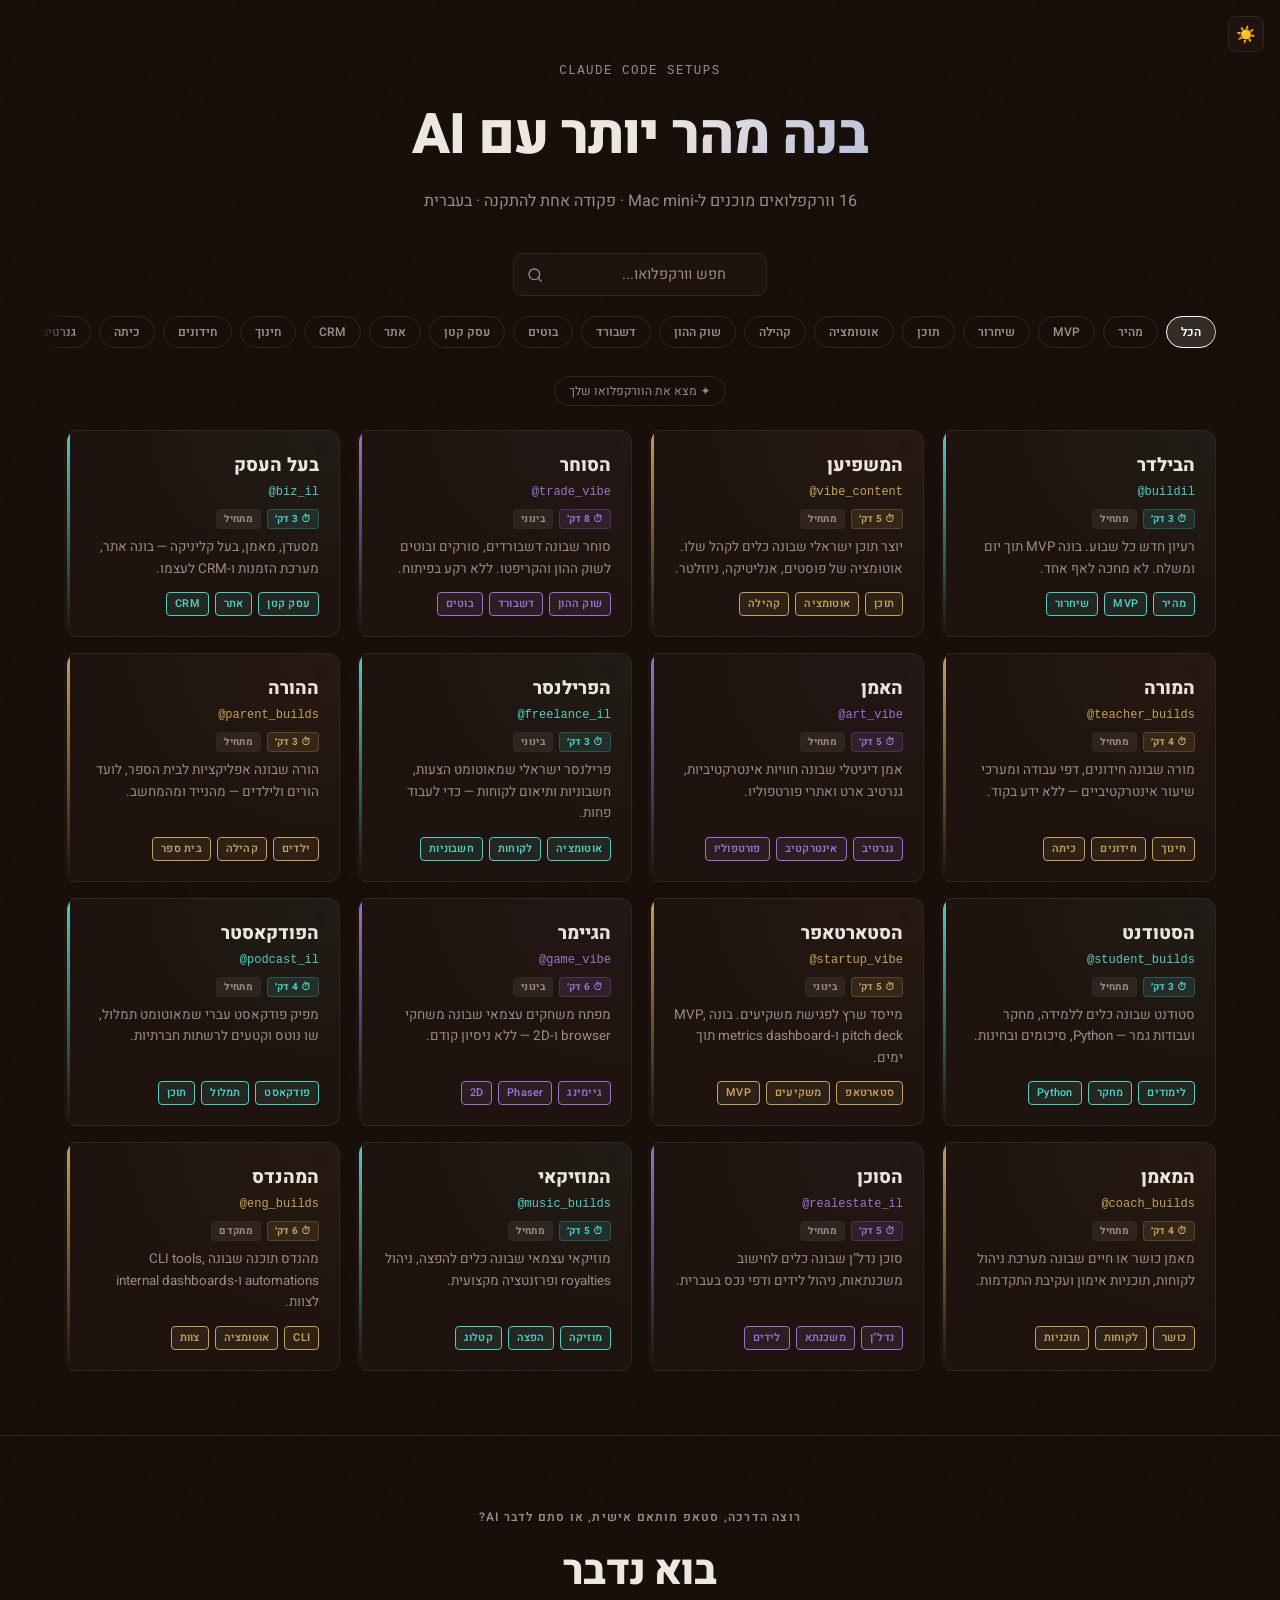
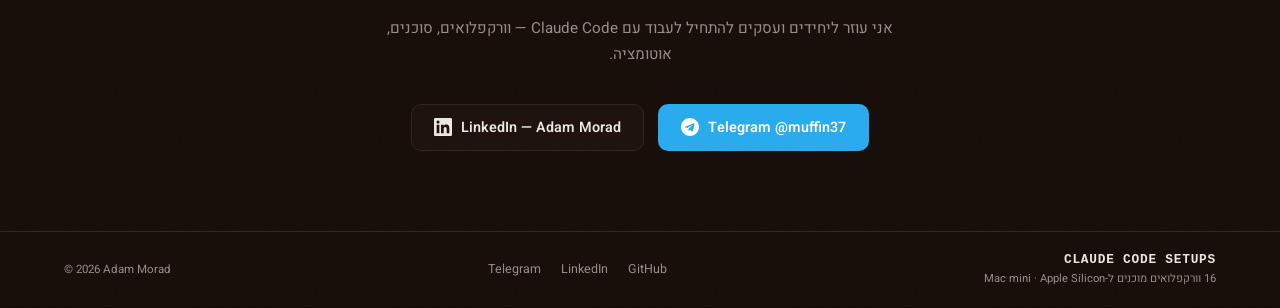
==== index.html @ da8f2d7a "remove recently viewed strip Co-Authored-By: Claude Sonnet 4.6 <noreply@anthropic.com>" ====
<!doctype html>
<html lang="he" dir="rtl">
  <head>
    <meta charset="UTF-8" />
    <meta name="viewport" content="width=device-width, initial-scale=1.0" />
    <title>Claude Code Setups — לבוני הוייב</title>
    <meta
      name="description"
      content="16 וורקפלואים מוכנים ל-Claude Code על Mac mini. פקודה אחת להתקנה."
    />

    <!-- Open Graph -->
    <meta property="og:type" content="website" />
    <meta property="og:title" content="Claude Code Setups — לבוני הוייב" />
    <meta
      property="og:description"
      content="16 וורקפלואים מוכנים ל-Claude Code על Mac mini. פקודה אחת להתקנה. בעברית."
    />
    <meta
      property="og:url"
      content="https://adamorad.github.io/claude-code-setups/"
    />
    <meta property="og:site_name" content="Claude Code Setups" />
    <meta property="og:locale" content="he_IL" />

    <!-- Twitter / X -->
    <meta name="twitter:card" content="summary_large_image" />
    <meta name="twitter:title" content="Claude Code Setups — לבוני הוייב" />
    <meta
      name="twitter:description"
      content="16 וורקפלואים מוכנים ל-Claude Code על Mac mini. פקודה אחת להתקנה."
    />

    <!-- PWA -->
    <link rel="manifest" href="manifest.json" />
    <meta name="theme-color" content="#140b06" />
    <meta name="apple-mobile-web-app-capable" content="yes" />
    <meta
      name="apple-mobile-web-app-status-bar-style"
      content="black-translucent"
    />

    <!-- JSON-LD -->
    <script type="application/ld+json">
      {
        "@context": "https://schema.org",
        "@type": "WebApplication",
        "name": "Claude Code Setups",
        "description": "16 וורקפלואים מוכנים ל-Claude Code על Mac mini",
        "url": "https://adamorad.github.io/claude-code-setups/",
        "applicationCategory": "DeveloperApplication",
        "operatingSystem": "macOS",
        "offers": { "@type": "Offer", "price": "0", "priceCurrency": "USD" },
        "author": {
          "@type": "Person",
          "name": "Adam Morad",
          "url": "https://www.linkedin.com/in/adam-morad/"
        }
      }
    </script>

    <link rel="preconnect" href="https://fonts.googleapis.com" />
    <link rel="preconnect" href="https://fonts.gstatic.com" crossorigin />
    <link
      href="https://fonts.googleapis.com/css2?family=Heebo:wght@400;600;700;800&display=swap"
      rel="stylesheet"
    />
    <link rel="stylesheet" href="css/style.css" />
  </head>
  <body>
    <a href="#grid" class="skip-link">דלג לתוכן</a>
    <header>
      <button
        class="theme-toggle"
        id="theme-toggle"
        aria-label="החלף מצב תצוגה"
      >
        <span class="theme-icon">☀️</span>
      </button>
      <div class="header-label">Claude Code Setups</div>
      <h1>בנה מהר יותר עם AI</h1>
      <p>
        16 וורקפלואים מוכנים ל-Mac mini &middot; פקודה אחת להתקנה &middot;
        בעברית
      </p>
    </header>

    <div id="search-bar">
      <div class="search-wrap">
        <svg
          class="search-icon"
          width="16"
          height="16"
          viewBox="0 0 24 24"
          fill="none"
          stroke="currentColor"
          stroke-width="2"
          stroke-linecap="round"
          stroke-linejoin="round"
          aria-hidden="true"
        >
          <circle cx="11" cy="11" r="8" />
          <line x1="21" y1="21" x2="16.65" y2="16.65" />
        </svg>
        <input
          id="search-input"
          type="search"
          placeholder="חפש וורקפלואו..."
          autocomplete="off"
        />
        <button id="search-clear" class="search-clear" aria-label="נקה חיפוש">
          ✕
        </button>
      </div>
    </div>

    <div id="filter-bar"></div>

    <div class="toolbar-row">
      <button id="quiz-btn">✦ מצא את הוורקפלואו שלך</button>
    </div>

    <div
      id="search-status"
      role="status"
      aria-live="polite"
      aria-atomic="true"
    ></div>

    <main>
      <div id="grid">
        <div class="skeleton" aria-hidden="true"></div>
        <div class="skeleton" aria-hidden="true"></div>
        <div class="skeleton" aria-hidden="true"></div>
        <div class="skeleton" aria-hidden="true"></div>
        <div class="skeleton" aria-hidden="true"></div>
        <div class="skeleton" aria-hidden="true"></div>
        <div class="skeleton" aria-hidden="true"></div>
        <div class="skeleton" aria-hidden="true"></div>
        <div class="skeleton" aria-hidden="true"></div>
        <div class="skeleton" aria-hidden="true"></div>
        <div class="skeleton" aria-hidden="true"></div>
        <div class="skeleton" aria-hidden="true"></div>
        <div class="skeleton" aria-hidden="true"></div>
        <div class="skeleton" aria-hidden="true"></div>
        <div class="skeleton" aria-hidden="true"></div>
        <div class="skeleton" aria-hidden="true"></div>
      </div>
    </main>

    <div id="modal" role="dialog" aria-modal="true">
      <div id="modal-content"></div>
    </div>

    <section class="contact-section">
      <div class="contact-inner">
        <p class="contact-label">
          רוצה הדרכה, סטאפ מותאם אישית, או סתם לדבר AI?
        </p>
        <h2 class="contact-heading">בוא נדבר</h2>
        <p class="contact-sub">
          אני עוזר ליחידים ועסקים להתחיל לעבוד עם Claude Code — וורקפלואים,
          סוכנים, אוטומציה.
        </p>
        <div class="contact-links">
          <a
            href="https://t.me/muffin37"
            class="contact-btn contact-btn-telegram"
            target="_blank"
            rel="noopener"
          >
            <svg
              width="18"
              height="18"
              viewBox="0 0 24 24"
              fill="currentColor"
              aria-hidden="true"
            >
              <path
                d="M12 0C5.373 0 0 5.373 0 12s5.373 12 12 12 12-5.373 12-12S18.627 0 12 0zm5.894 8.221-1.97 9.28c-.145.658-.537.818-1.084.508l-3-2.21-1.447 1.394c-.16.16-.295.295-.605.295l.213-3.053 5.56-5.023c.242-.213-.054-.333-.373-.12L8.314 13.4 5.36 12.49c-.642-.204-.657-.642.136-.953l11.57-4.461c.537-.194 1.006.131.828.945z"
              />
            </svg>
            Telegram &lrm;@muffin37
          </a>
          <a
            href="https://www.linkedin.com/in/adam-morad/"
            class="contact-btn contact-btn-linkedin"
            target="_blank"
            rel="noopener"
          >
            <svg
              width="18"
              height="18"
              viewBox="0 0 24 24"
              fill="currentColor"
              aria-hidden="true"
            >
              <path
                d="M20.447 20.452h-3.554v-5.569c0-1.328-.027-3.037-1.852-3.037-1.853 0-2.136 1.445-2.136 2.939v5.667H9.351V9h3.414v1.561h.046c.477-.9 1.637-1.85 3.37-1.85 3.601 0 4.267 2.37 4.267 5.455v6.286zM5.337 7.433a2.062 2.062 0 01-2.063-2.065 2.064 2.064 0 112.063 2.065zm1.782 13.019H3.555V9h3.564v11.452zM22.225 0H1.771C.792 0 0 .774 0 1.729v20.542C0 23.227.792 24 1.771 24h20.451C23.2 24 24 23.227 24 22.271V1.729C24 .774 23.2 0 22.222 0h.003z"
              />
            </svg>
            LinkedIn — Adam Morad
          </a>
        </div>
      </div>
    </section>

    <footer>
      <div class="footer-inner">
        <div class="footer-brand">
          <span class="footer-logo">Claude Code Setups</span>
          <span class="footer-tagline"
            >16 וורקפלואים מוכנים ל-Mac mini · Apple Silicon</span
          >
        </div>
        <nav class="footer-nav" aria-label="קישורים">
          <a
            href="https://github.com/adamorad/claude-code-setups"
            class="footer-link"
            target="_blank"
            rel="noopener"
            >GitHub</a
          >
          <a
            href="https://www.linkedin.com/in/adam-morad/"
            class="footer-link"
            target="_blank"
            rel="noopener"
            >LinkedIn</a
          >
          <a
            href="https://t.me/muffin37"
            class="footer-link"
            target="_blank"
            rel="noopener"
            >Telegram</a
          >
        </nav>
        <span class="footer-copy">&copy; 2026 Adam Morad</span>
      </div>
    </footer>

    <div
      id="quiz-overlay"
      role="dialog"
      aria-modal="true"
      aria-label="מצא את הסטאפ שלך"
      hidden
    >
      <div id="quiz-panel">
        <button id="quiz-close" aria-label="סגור חידון">✕</button>
        <div id="quiz-body"></div>
      </div>
    </div>

    <script src="js/main.js"></script>
  </body>
</html>
---- css/style.css ----
*,
*::before,
*::after {
  box-sizing: border-box;
  margin: 0;
  padding: 0;
}

html,
body {
  overflow-x: hidden;
}

/* ── Skip link ── */
.skip-link {
  position: absolute;
  top: -100px;
  inset-inline-start: 16px;
  background: var(--primary);
  color: #fff;
  padding: 8px 16px;
  border-radius: 8px;
  font-size: 0.85rem;
  font-weight: 600;
  text-decoration: none;
  z-index: 999;
  transition: top 0.15s;
}
.skip-link:focus {
  top: 16px;
}

/* ── Reduced motion ── */
@media (prefers-reduced-motion: reduce) {
  *,
  *::before,
  *::after {
    animation-duration: 0.01ms !important;
    animation-iteration-count: 1 !important;
    transition-duration: 0.01ms !important;
  }
}

/* ── Density tokens ── */
:root {
  --d-gap: 16px;
  --d-pad: 24px 20px 20px;
  --d-name: 1.15rem;
  --d-desc: 0.84rem;
}

:root {
  --bg: #140b06;
  --surface: #1e130e;
  --border: #312620;
  --text: #ece7e1;
  --muted: #9a8c85;
  --muted-fg: #9a8c85;
  --primary: #396fc8;
  --radius: 12px;
  --modal-bg: rgba(20, 11, 6, 0.75);
  --header-gradient-start: #ece7e1;
  --header-gradient-end: #6a80d4;
}

[data-theme="light"] body,
body.high-contrast {
  background-image: none;
}

[data-theme="light"] {
  --bg: #f5ede4;
  --surface: #fefbf8;
  --border: #ddd6cd;
  --text: #1e130e;
  --muted: #4c3f39;
  --muted-fg: #4c3f39;
  --primary: #003384;
  --modal-bg: rgba(30, 19, 14, 0.55);
  --header-gradient-start: #1e130e;
  --header-gradient-end: #003384;
}

body {
  background-color: var(--bg);
  background-image: url("data:image/svg+xml,%3Csvg xmlns='http://www.w3.org/2000/svg' width='200' height='200'%3E%3Cfilter id='g'%3E%3CfeTurbulence type='fractalNoise' baseFrequency='0.72' numOctaves='4' stitchTiles='stitch'/%3E%3C/filter%3E%3Crect width='200' height='200' filter='url(%23g)' opacity='0.035'/%3E%3C/svg%3E");
  background-size: 200px 200px;
  background-repeat: repeat;
  color: var(--text);
  font-family:
    "Heebo",
    system-ui,
    -apple-system,
    sans-serif;
  min-height: 100vh;
  display: flex;
  flex-direction: column;
  direction: rtl;
  transition:
    background 0.25s ease,
    color 0.25s ease;
}

/* ── Background grain texture (dark mode only) ── */

/* ── Theme toggle ── */
.theme-toggle {
  position: absolute;
  top: 16px;
  inset-inline-start: 16px;
  background: var(--surface);
  border: 1px solid var(--border);
  border-radius: 8px;
  color: var(--text);
  width: 36px;
  height: 36px;
  cursor: pointer;
  font-size: 1rem;
  display: flex;
  align-items: center;
  justify-content: center;
  z-index: 10;
  transition:
    background 0.15s,
    border-color 0.15s;
}

.theme-toggle:hover {
  background: color-mix(in srgb, var(--muted) 10%, var(--surface));
  border-color: var(--muted);
}

header {
  position: relative;
}

/* ── Header ── */
header {
  padding: 64px 24px 40px;
  text-align: center;
}

.header-label {
  font-size: 0.78rem;
  letter-spacing: 0.12em;
  text-transform: uppercase;
  color: var(--muted);
  margin-bottom: 16px;
  font-family: monospace;
}

header h1 {
  font-size: clamp(2rem, 5vw, 3.5rem);
  font-weight: 800;
  letter-spacing: -0.02em;
  background: linear-gradient(
    135deg,
    var(--header-gradient-start) 50%,
    var(--header-gradient-end)
  );
  -webkit-background-clip: text;
  -webkit-text-fill-color: transparent;
  background-clip: text;
}

header p {
  margin-top: 12px;
  color: var(--muted);
  font-size: 1rem;
}

/* ── Search bar ── */
#search-bar {
  max-width: 480px;
  margin: 0 auto 20px;
  padding: 0 24px;
}

.search-wrap {
  position: relative;
  display: flex;
  align-items: center;
}

.search-icon {
  position: absolute;
  inset-inline-end: 14px;
  color: var(--muted);
  pointer-events: none;
  flex-shrink: 0;
}

#search-input {
  width: 100%;
  background: var(--surface);
  border: 1px solid var(--border);
  border-radius: 10px;
  color: var(--text);
  font-family: "Heebo", system-ui, sans-serif;
  font-size: 0.92rem;
  padding: 10px 40px 10px 40px;
  outline: none;
  transition:
    border-color 0.15s,
    box-shadow 0.15s;
  direction: rtl;
}

#search-input::placeholder {
  color: var(--muted);
}

#search-input:focus {
  border-color: var(--primary);
  box-shadow: 0 0 0 3px color-mix(in srgb, var(--primary) 15%, transparent);
}

#search-input::-webkit-search-cancel-button {
  display: none;
}

.search-clear {
  position: absolute;
  inset-inline-start: 10px;
  background: none;
  border: none;
  color: var(--muted);
  cursor: pointer;
  font-size: 0.75rem;
  padding: 4px;
  display: none;
  line-height: 1;
}

.search-clear.visible {
  display: block;
}

.search-clear:hover {
  color: var(--text);
}

.no-results {
  text-align: center;
  padding: 48px 24px;
  color: var(--muted);
  font-size: 0.92rem;
  grid-column: 1 / -1;
}

/* ── Filter bar ── */
#filter-bar {
  display: flex;
  flex-wrap: nowrap;
  overflow-x: auto;
  scrollbar-width: none;
  -webkit-overflow-scrolling: touch;
  gap: 8px;
  max-width: 1200px;
  margin: 0 auto 28px;
  padding: 0 24px;
  -webkit-mask-image: linear-gradient(
    to left,
    transparent 0,
    black 32px,
    black calc(100% - 32px),
    transparent 100%
  );
  mask-image: linear-gradient(
    to left,
    transparent 0,
    black 32px,
    black calc(100% - 32px),
    transparent 100%
  );
}

#filter-bar::-webkit-scrollbar {
  display: none;
}

.filter-btn {
  font-family: "Heebo", system-ui, sans-serif;
  font-size: 0.75rem;
  font-weight: 600;
  padding: 6px 14px;
  border-radius: 20px;
  border: 1px solid var(--border);
  background: transparent;
  color: var(--muted);
  cursor: pointer;
  flex-shrink: 0;
  transition:
    border-color 0.15s,
    color 0.15s,
    background 0.15s;
}

.filter-btn:hover {
  border-color: var(--muted);
  color: var(--text);
}

.filter-btn.active {
  border-color: var(--active-color, #fff);
  color: var(--active-color, #fff);
  background: color-mix(in srgb, var(--active-color, #fff) 12%, transparent);
}

/* ── Grid ── */
#grid {
  display: grid;
  grid-template-columns: repeat(4, 1fr);
  gap: var(--d-gap);
  max-width: 1200px;
  margin: 0 auto;
  padding: 0 24px 64px;
  flex: 1;
}

@media (max-width: 960px) {
  #grid {
    grid-template-columns: repeat(2, 1fr);
  }
}

/* ── Skeleton shimmer ── */
@keyframes shimmer {
  0% {
    background-position: 200% 0;
  }
  100% {
    background-position: -200% 0;
  }
}

.skeleton {
  height: 200px;
  border-radius: var(--radius);
  border: 1px solid var(--border);
  background: linear-gradient(
    90deg,
    var(--surface) 25%,
    color-mix(in srgb, var(--border) 60%, var(--surface)) 50%,
    var(--surface) 75%
  );
  background-size: 200% 100%;
  animation: shimmer 1.6s ease-in-out infinite;
}
@media (max-width: 560px) {
  #grid {
    grid-template-columns: 1fr;
  }
}

/* ── Tile ── */
@keyframes tileIn {
  from {
    opacity: 0;
    transform: translateY(14px);
  }
  to {
    opacity: 1;
    transform: translateY(0);
  }
}

.tile {
  position: relative;
  background: var(--surface);
  border: 1px solid var(--border);
  border-radius: var(--radius);
  cursor: pointer;
  overflow: hidden;
  transition:
    transform 0.18s ease,
    border-color 0.18s ease,
    box-shadow 0.18s ease,
    opacity 0.18s ease;
  border-inline-end: 3px solid transparent;
  animation: tileIn 0.38s ease backwards;
  animation-delay: calc(var(--i, 0) * 55ms);
}

.tile::after {
  content: "";
  position: absolute;
  top: 0;
  bottom: 0;
  inset-inline-end: 0;
  width: 3px;
  background: linear-gradient(
    to bottom,
    var(--accent) 0%,
    color-mix(in srgb, var(--accent) 40%, transparent) 60%,
    transparent 100%
  );
  transition:
    width 0.18s ease,
    opacity 0.18s ease;
  pointer-events: none;
}

.tile.hidden {
  display: none;
}

.tile[draggable] {
  cursor: grab;
}

.tile.dragging {
  opacity: 0.35;
  cursor: grabbing;
}

.tile.drag-over {
  outline: 2px dashed var(--primary);
  outline-offset: 3px;
  background: color-mix(in srgb, var(--primary) 5%, var(--surface));
}

.tile:focus-visible {
  outline: 2px solid var(--primary);
  outline-offset: 2px;
}

/* Badges */
.tile-meta {
  display: flex;
  gap: 6px;
  flex-wrap: wrap;
  margin-top: 2px;
}

.badge {
  font-size: 0.62rem;
  font-weight: 700;
  padding: 2px 7px;
  border-radius: 4px;
  letter-spacing: 0.03em;
}

.badge-time {
  background: color-mix(in srgb, var(--accent) 12%, transparent);
  color: var(--accent);
  border: 1px solid color-mix(in srgb, var(--accent) 25%, transparent);
}

.badge-level {
  background: color-mix(in srgb, var(--muted) 12%, transparent);
  color: var(--muted);
  border: 1px solid var(--border);
}

/* Favorite heart */
.tile-fav {
  position: absolute;
  top: 10px;
  inset-inline-start: 10px;
  background: none;
  border: none;
  font-size: 0.85rem;
  cursor: pointer;
  opacity: 0.3;
  transition:
    opacity 0.15s,
    transform 0.15s;
  line-height: 1;
  padding: 2px;
  z-index: 2;
}
.tile-fav:hover,
.tile-fav.active {
  opacity: 1;
}
.tile-fav.active {
  transform: scale(1.2);
}

/* Hover tooltip */
.tile-tooltip {
  position: absolute;
  bottom: calc(100% + 8px);
  inset-inline-start: 0;
  inset-inline-end: 0;
  background: var(--surface);
  border: 1px solid var(--border);
  border-radius: 8px;
  padding: 10px 12px;
  font-size: 0.75rem;
  color: var(--text);
  line-height: 1.5;
  pointer-events: none;
  opacity: 0;
  transform: translateY(4px);
  transition:
    opacity 0.15s ease,
    transform 0.15s ease;
  z-index: 10;
  box-shadow: 0 8px 24px rgba(0, 0, 0, 0.2);
}

.tile:hover .tile-tooltip,
.tile:focus-visible .tile-tooltip {
  opacity: 1;
  transform: translateY(0);
}

.tile-tooltip li {
  list-style: none;
  padding: 2px 0;
  border-bottom: 1px solid var(--border);
  white-space: nowrap;
  overflow: hidden;
  text-overflow: ellipsis;
}
.tile-tooltip li:last-child {
  border-bottom: none;
}

.tile:hover {
  transform: translateY(-4px);
  border-color: transparent;
  box-shadow: 0 4px 20px color-mix(in srgb, var(--accent) 14%, transparent);
}

.tile:hover::after {
  width: 4px;
  opacity: 1;
  background: linear-gradient(
    to bottom,
    color-mix(in srgb, var(--accent) 130%, #fff) 0%,
    var(--accent) 40%,
    color-mix(in srgb, var(--accent) 40%, transparent) 80%,
    transparent 100%
  );
}

.tile-glow {
  position: absolute;
  inset: 0;
  background: radial-gradient(
    ellipse at top right,
    color-mix(in srgb, var(--accent) 5%, transparent),
    transparent 60%
  );
  pointer-events: none;
}

.tile-body {
  padding: var(--d-pad);
  display: flex;
  flex-direction: column;
  gap: 8px;
  height: 100%;
}

.tile-name {
  font-size: var(--d-name);
  font-weight: 800;
  line-height: 1.2;
  color: var(--text);
}

.tile-user {
  font-size: 0.75rem;
  color: var(--accent);
  font-family: monospace;
  direction: ltr;
  text-align: right;
}

.tile-desc {
  font-size: var(--d-desc);
  color: var(--muted);
  line-height: 1.6;
  flex: 1;
}

.tile-tags {
  display: flex;
  flex-wrap: wrap;
  gap: 6px;
  margin-top: 4px;
}

.tile-copied {
  display: inline-flex;
  align-items: center;
  gap: 3px;
  font-size: 0.65rem;
  font-weight: 700;
  color: var(--accent);
  letter-spacing: 0.04em;
  margin-top: 6px;
  opacity: 0.85;
}
.tile-copied[hidden] {
  display: none;
}

.tag {
  font-size: 0.68rem;
  font-weight: 600;
  letter-spacing: 0.02em;
  padding: 3px 8px;
  border-radius: 4px;
  border: 1px solid var(--accent, var(--border));
  color: var(--accent, var(--muted));
  background: color-mix(in srgb, var(--accent, #444) 10%, transparent);
}

/* ── Modal ── */
#modal {
  position: fixed;
  inset: 0;
  background: var(--modal-bg);
  backdrop-filter: blur(8px);
  display: flex;
  align-items: center;
  justify-content: center;
  padding: 24px;
  opacity: 0;
  pointer-events: none;
  transition: opacity 0.2s ease;
  z-index: 100;
}

#modal.open {
  opacity: 1;
  pointer-events: all;
}

#modal-content {
  background: var(--surface);
  border: 1px solid var(--border);
  border-radius: 16px;
  padding: 36px;
  max-width: 620px;
  width: 100%;
  max-height: 85vh;
  overflow-y: auto;
  position: relative;
}

.modal-close {
  position: absolute;
  top: 16px;
  inset-inline-start: 16px;
  background: none;
  border: 1px solid var(--border);
  color: var(--muted);
  width: 32px;
  height: 32px;
  border-radius: 8px;
  cursor: pointer;
  font-size: 0.85rem;
  display: flex;
  align-items: center;
  justify-content: center;
  transition:
    border-color 0.15s,
    color 0.15s;
}
.modal-close:hover {
  border-color: var(--muted);
  color: var(--text);
}

.modal-header {
  display: flex;
  align-items: flex-start;
  gap: 16px;
  margin-bottom: 16px;
}

.modal-accent {
  font-size: 1.8rem;
  line-height: 1;
  flex-shrink: 0;
  margin-top: 4px;
}

.modal-header h2 {
  font-size: 1.6rem;
  font-weight: 800;
  margin-bottom: 4px;
}

.modal-user {
  font-size: 0.8rem;
  color: var(--muted);
  font-family: monospace;
  margin-inline-end: 10px;
  direction: ltr;
  unicode-bidi: embed;
}

.modal-tags {
  display: inline-flex;
  flex-wrap: wrap;
  gap: 6px;
}

.modal-desc {
  color: var(--muted);
  font-size: 0.92rem;
  line-height: 1.7;
  margin-bottom: 24px;
}

#modal-content h3 {
  font-size: 0.72rem;
  font-weight: 700;
  letter-spacing: 0.1em;
  text-transform: uppercase;
  color: var(--muted);
  margin-bottom: 10px;
}

.feature-list {
  list-style: none;
  margin-bottom: 28px;
}

.feature-list li {
  font-size: 0.88rem;
  color: var(--text);
  padding: 6px 0;
  padding-inline-end: 16px;
  position: relative;
  border-bottom: 1px solid var(--border);
}

.feature-list li::before {
  content: "←";
  position: absolute;
  inset-inline-end: 0;
  color: var(--muted);
}

/* ── Week 1 section ── */
.week1-heading {
  margin-top: 0;
}

.week1-list {
  list-style: none;
  padding: 0;
  margin: 0 0 24px;
  display: flex;
  flex-direction: column;
  gap: 6px;
}

.week1-item {
  display: flex;
  align-items: baseline;
  gap: 10px;
  font-size: 0.88rem;
  color: var(--text);
  background: color-mix(in srgb, var(--accent) 6%, var(--surface));
  border: 1px solid color-mix(in srgb, var(--accent) 20%, transparent);
  border-radius: 8px;
  padding: 8px 12px;
  line-height: 1.4;
}

.week1-check {
  color: var(--accent);
  font-weight: 700;
  flex-shrink: 0;
  font-size: 0.9rem;
}

/* ── Prerequisites checklist ── */
.prereqs-details {
  margin-bottom: 12px;
  border: 1px solid var(--border);
  border-radius: 8px;
  overflow: hidden;
}

.prereqs-summary {
  display: flex;
  align-items: center;
  gap: 6px;
  padding: 9px 14px;
  cursor: pointer;
  font-size: 0.82rem;
  color: var(--muted);
  list-style: none;
  user-select: none;
  flex-direction: row-reverse;
  justify-content: flex-end;
}

.prereqs-summary::-webkit-details-marker {
  display: none;
}

.prereqs-details[open] .prereqs-summary svg {
  transform: rotate(180deg);
}

.prereqs-summary svg {
  transition: transform 0.2s ease;
  flex-shrink: 0;
}

.prereqs-summary:hover {
  color: var(--text);
}

.prereqs-list {
  list-style: none;
  padding: 0 14px 10px;
  margin: 0;
  display: flex;
  flex-direction: column;
  gap: 6px;
  border-top: 1px solid var(--border);
}

.prereq-item {
  display: flex;
  align-items: flex-start;
  gap: 8px;
  cursor: pointer;
  padding: 4px 0;
}

.prereq-check {
  margin-top: 2px;
  flex-shrink: 0;
  accent-color: var(--primary);
  width: 14px;
  height: 14px;
  cursor: pointer;
}

.prereq-item span {
  font-size: 0.82rem;
  color: var(--text);
  line-height: 1.4;
}

.prereq-item:has(.prereq-check:checked) span {
  color: var(--muted);
  text-decoration: line-through;
}

code.inline-cmd {
  font-family: "SF Mono", "Fira Code", monospace;
  font-size: 0.75rem;
  background: color-mix(in srgb, var(--border) 60%, transparent);
  padding: 1px 5px;
  border-radius: 4px;
}

.install-block {
  display: flex;
  align-items: center;
  gap: 10px;
  background: var(--bg);
  border: 1px solid var(--border);
  border-radius: 8px;
  padding: 14px 16px;
  margin-bottom: 12px;
  direction: ltr;
}

.install-block code {
  flex: 1;
  font-family: "SF Mono", "Fira Code", monospace;
  font-size: 0.76rem;
  color: var(--text);
  word-break: break-all;
  text-align: left;
}

.copy-btn {
  background: var(--surface);
  border: 1px solid var(--border);
  color: var(--muted);
  width: 32px;
  height: 32px;
  border-radius: 6px;
  cursor: pointer;
  font-size: 1rem;
  flex-shrink: 0;
  display: flex;
  align-items: center;
  justify-content: center;
  transition:
    background 0.15s,
    color 0.15s;
}
.copy-btn:hover {
  border-color: var(--muted);
  color: var(--text);
}

/* ── Modal nav (prev / position / next) ── */
.modal-nav-row {
  display: flex;
  align-items: center;
  justify-content: space-between;
  margin-bottom: 16px;
  padding-bottom: 12px;
  border-bottom: 1px solid var(--border);
}

.modal-nav-btn {
  display: inline-flex;
  align-items: center;
  gap: 4px;
  background: none;
  border: 1px solid var(--border);
  border-radius: 8px;
  color: var(--muted);
  font-family: "Heebo", system-ui, sans-serif;
  font-size: 0.78rem;
  padding: 5px 12px;
  cursor: pointer;
  transition:
    border-color 0.15s,
    color 0.15s;
}
.modal-nav-btn:hover:not(:disabled) {
  border-color: var(--muted);
  color: var(--text);
}
.modal-nav-btn:disabled {
  opacity: 0.3;
  cursor: default;
}

.modal-nav-pos {
  font-size: 0.75rem;
  color: var(--muted);
  font-variant-numeric: tabular-nums;
  direction: ltr;
}

.modal-footer-row {
  display: flex;
  align-items: center;
  justify-content: space-between;
  flex-wrap: wrap;
  gap: 8px;
}

.prereqs {
  font-size: 0.75rem;
  color: var(--muted);
  direction: ltr;
  text-align: left;
}

/* ── Toast ── */
.toast {
  position: fixed;
  bottom: 32px;
  left: 50%;
  transform: translateX(-50%) translateY(12px);
  background: var(--surface);
  border: 1px solid var(--border);
  color: var(--text);
  font-size: 0.82rem;
  padding: 8px 20px;
  border-radius: 20px;
  opacity: 0;
  transition:
    opacity 0.18s ease,
    transform 0.18s ease;
  pointer-events: none;
  z-index: 200;
}

.toast.toast-show {
  opacity: 1;
  transform: translateX(-50%) translateY(0);
}

/* ── Similar setups ── */
.similar-section {
  margin-top: 28px;
  padding-top: 20px;
  border-top: 1px solid var(--border);
}

.similar-grid {
  display: flex;
  gap: 10px;
  flex-wrap: wrap;
  margin-top: 10px;
}

.similar-card {
  flex: 1;
  min-width: 160px;
  display: flex;
  align-items: flex-start;
  gap: 10px;
  background: var(--bg);
  border: 1px solid var(--border);
  border-inline-start: 3px solid var(--s-accent, var(--border));
  border-radius: 10px;
  padding: 12px 14px;
  cursor: pointer;
  text-align: right;
  font-family: "Heebo", system-ui, sans-serif;
  transition:
    border-color 0.15s,
    transform 0.15s;
}
.similar-card:hover {
  border-color: var(--s-accent, var(--muted));
  transform: translateY(-2px);
}

.similar-dot {
  width: 8px;
  height: 8px;
  border-radius: 50%;
  flex-shrink: 0;
  margin-top: 5px;
}

.similar-name {
  display: block;
  font-size: 0.88rem;
  font-weight: 700;
  color: var(--text);
  line-height: 1.3;
}

.similar-tags {
  display: block;
  font-size: 0.7rem;
  color: var(--muted);
  margin-top: 2px;
}

/* ── Contact section ── */
.contact-section {
  border-top: 1px solid var(--border);
  padding: 72px 24px 80px;
  text-align: center;
}

.contact-inner {
  max-width: 540px;
  margin: 0 auto;
}

.contact-label {
  font-size: 0.75rem;
  font-weight: 600;
  letter-spacing: 0.1em;
  text-transform: uppercase;
  color: var(--muted);
  margin-bottom: 14px;
}

.contact-heading {
  font-size: clamp(1.8rem, 4vw, 2.6rem);
  font-weight: 800;
  letter-spacing: -0.02em;
  color: var(--text);
  margin-bottom: 14px;
}

.contact-sub {
  font-size: 0.95rem;
  color: var(--muted);
  line-height: 1.7;
  margin-bottom: 36px;
}

.contact-links {
  display: flex;
  gap: 14px;
  justify-content: center;
  flex-wrap: wrap;
}

.contact-btn {
  display: inline-flex;
  align-items: center;
  gap: 9px;
  padding: 12px 22px;
  border-radius: 10px;
  font-family: "Heebo", system-ui, sans-serif;
  font-size: 0.9rem;
  font-weight: 600;
  text-decoration: none;
  border: 1px solid var(--border);
  transition:
    transform 0.15s ease,
    box-shadow 0.15s ease,
    border-color 0.15s ease;
  direction: ltr;
}

.contact-btn:hover {
  transform: translateY(-2px);
  box-shadow: 0 6px 20px rgba(0, 0, 0, 0.15);
}

.contact-btn-telegram {
  background: #2aabee;
  color: #fff;
  border-color: transparent;
}

.contact-btn-telegram:hover {
  background: #1a9bde;
  box-shadow: 0 6px 20px rgba(42, 171, 238, 0.3);
}

.contact-btn-linkedin {
  background: var(--surface);
  color: var(--text);
  border-color: var(--border);
}

.contact-btn-linkedin:hover {
  border-color: #0a66c2;
  color: #0a66c2;
  box-shadow: 0 6px 20px rgba(10, 102, 194, 0.15);
}

[data-theme="light"] .contact-btn-linkedin:hover {
  background: #f0f6ff;
}

/* ── Footer ── */
footer {
  border-top: 1px solid var(--border);
}

.footer-inner {
  max-width: 1200px;
  margin: 0 auto;
  padding: 20px 24px;
  display: flex;
  align-items: center;
  justify-content: space-between;
  gap: 16px;
  flex-wrap: wrap;
}

.footer-brand {
  display: flex;
  flex-direction: column;
  gap: 3px;
}

.footer-logo {
  font-size: 0.8rem;
  font-weight: 700;
  color: var(--text);
  font-family: monospace;
  letter-spacing: 0.06em;
  text-transform: uppercase;
}

.footer-tagline {
  font-size: 0.7rem;
  color: var(--muted);
}

.footer-nav {
  display: flex;
  gap: 20px;
  align-items: center;
}

.footer-link {
  font-size: 0.78rem;
  color: var(--muted);
  text-decoration: none;
  transition: color 0.15s;
}

.footer-link:hover {
  color: var(--text);
}

.footer-copy {
  font-size: 0.72rem;
  color: var(--muted);
  direction: ltr;
  white-space: nowrap;
}

/* ── Toolbar row ── */
.toolbar-row {
  display: flex;
  align-items: center;
  justify-content: center;
  gap: 10px;
  margin-bottom: 24px;
}

/* ── Font size controls ── */
#font-size-ctrl {
  display: flex;
  border: 1px solid var(--border);
  border-radius: 8px;
  overflow: hidden;
}

.font-size-btn {
  background: transparent;
  border: none;
  border-inline-end: 1px solid var(--border);
  color: var(--muted);
  padding: 6px 10px;
  cursor: pointer;
  font-size: 0.75rem;
  font-weight: 700;
  font-family: inherit;
  line-height: 1;
  transition:
    color 0.15s,
    background 0.15s;
}

.font-size-btn:last-child {
  border-inline-end: none;
}

.font-size-btn:hover {
  color: var(--text);
  background: color-mix(in srgb, var(--primary) 8%, transparent);
}

/* ── Shuffle button ── */
#shuffle-btn {
  display: flex;
  align-items: center;
  gap: 6px;
  margin: 0 auto 24px;
  background: none;
  border: 1px solid var(--border);
  border-radius: 20px;
  color: var(--muted);
  font-family: "Heebo", system-ui, sans-serif;
  font-size: 0.75rem;
  padding: 5px 14px;
  cursor: pointer;
  transition:
    border-color 0.15s,
    color 0.15s;
}
#shuffle-btn:hover {
  border-color: var(--muted);
  color: var(--text);
}

/* ── Quiz button ── */
#quiz-btn {
  display: flex;
  align-items: center;
  gap: 6px;
  background: none;
  border: 1px solid var(--border);
  border-radius: 20px;
  color: var(--muted);
  font-family: "Heebo", system-ui, sans-serif;
  font-size: 0.75rem;
  padding: 5px 14px;
  cursor: pointer;
  transition:
    border-color 0.15s,
    color 0.15s,
    background 0.15s;
}

#quiz-btn:hover {
  border-color: var(--primary);
  color: var(--primary);
}

/* ── Quiz overlay ── */
#quiz-overlay {
  position: fixed;
  inset: 0;
  background: var(--modal-bg);
  backdrop-filter: blur(6px);
  -webkit-backdrop-filter: blur(6px);
  z-index: 200;
  display: flex;
  align-items: center;
  justify-content: center;
  padding: 24px;
  animation: fadeIn 0.2s ease;
}

#quiz-overlay[hidden] {
  display: none;
}

#quiz-panel {
  background: var(--surface);
  border: 1px solid var(--border);
  border-radius: 16px;
  padding: 32px 28px 28px;
  max-width: 480px;
  width: 100%;
  position: relative;
  animation: slideUp 0.25s ease;
}

#quiz-close {
  position: absolute;
  top: 16px;
  inset-inline-start: 16px;
  background: none;
  border: 1px solid var(--border);
  color: var(--muted);
  font-size: 1rem;
  cursor: pointer;
  width: 32px;
  height: 32px;
  border-radius: 8px;
  display: flex;
  align-items: center;
  justify-content: center;
  transition:
    color 0.15s,
    background 0.15s;
}

#quiz-close:hover {
  color: var(--text);
  background: var(--surface-hover, rgba(255, 255, 255, 0.06));
}

.quiz-step {
  display: flex;
  flex-direction: column;
  gap: 16px;
}

.quiz-progress {
  display: flex;
  gap: 6px;
  margin-bottom: 8px;
}

.quiz-dot {
  flex: 1;
  height: 3px;
  border-radius: 2px;
  background: var(--border);
  transition: background 0.2s;
}

.quiz-dot.done {
  background: var(--primary);
}

.quiz-q {
  font-size: 1.05rem;
  font-weight: 700;
  color: var(--text);
  margin: 0;
  line-height: 1.4;
}

.quiz-hint {
  font-size: 0.8rem;
  color: var(--muted);
  margin: -8px 0 0;
}

.quiz-options {
  display: grid;
  grid-template-columns: 1fr 1fr;
  gap: 8px;
}

.quiz-option {
  background: none;
  border: 1px solid var(--border);
  border-radius: 10px;
  color: var(--text);
  font-family: "Heebo", system-ui, sans-serif;
  font-size: 0.84rem;
  padding: 10px 12px;
  cursor: pointer;
  text-align: right;
  transition:
    border-color 0.15s,
    background 0.15s,
    color 0.15s;
  line-height: 1.3;
}

.quiz-option:hover {
  border-color: var(--primary);
  background: color-mix(in srgb, var(--primary) 8%, transparent);
}

.quiz-option.selected {
  border-color: var(--primary);
  background: color-mix(in srgb, var(--primary) 15%, transparent);
  color: var(--text);
}

/* Result screen */
.quiz-result {
  display: flex;
  flex-direction: column;
  gap: 16px;
  align-items: flex-end;
  text-align: right;
}

.quiz-result-label {
  font-size: 0.75rem;
  color: var(--muted);
  text-transform: uppercase;
  letter-spacing: 0.08em;
}

.quiz-result-name {
  font-size: 1.5rem;
  font-weight: 800;
  color: var(--text);
  margin: 0;
}

.quiz-result-desc {
  font-size: 0.88rem;
  color: var(--muted);
  line-height: 1.5;
  margin: 0;
}

.quiz-result-actions {
  display: flex;
  gap: 10px;
  flex-wrap: wrap;
}

.quiz-open-btn {
  background: var(--primary);
  color: #fff;
  border: none;
  border-radius: 10px;
  padding: 10px 20px;
  font-family: "Heebo", system-ui, sans-serif;
  font-size: 0.9rem;
  font-weight: 700;
  cursor: pointer;
  transition: opacity 0.15s;
}

.quiz-open-btn:hover {
  opacity: 0.85;
}

.quiz-retry-btn {
  background: none;
  border: 1px solid var(--border);
  border-radius: 10px;
  color: var(--muted);
  font-family: "Heebo", system-ui, sans-serif;
  font-size: 0.84rem;
  padding: 10px 16px;
  cursor: pointer;
  transition:
    border-color 0.15s,
    color 0.15s;
}

.quiz-retry-btn:hover {
  border-color: var(--muted);
  color: var(--text);
}

/* ── Compare button ── */
#compare-btn {
  display: flex;
  align-items: center;
  gap: 6px;
  background: none;
  border: 1px solid var(--border);
  border-radius: 20px;
  color: var(--muted);
  font-family: "Heebo", system-ui, sans-serif;
  font-size: 0.75rem;
  padding: 5px 14px;
  cursor: pointer;
  transition:
    border-color 0.15s,
    color 0.15s,
    background 0.15s;
}

#compare-btn:hover,
#compare-btn.active {
  border-color: var(--primary);
  color: var(--primary);
}

#compare-btn.active {
  background: color-mix(in srgb, var(--primary) 10%, transparent);
}

/* ── Compare mode tile overlay ── */
body.compare-mode .tile {
  cursor: crosshair;
}

body.compare-mode .tile.compare-selected {
  outline: 2px solid var(--primary);
  outline-offset: 2px;
}

body.compare-mode .tile.compare-selected::before {
  content: "✓";
  position: absolute;
  top: 8px;
  inset-inline-end: 8px;
  background: var(--primary);
  color: #fff;
  border-radius: 50%;
  width: 20px;
  height: 20px;
  font-size: 0.65rem;
  display: flex;
  align-items: center;
  justify-content: center;
  z-index: 3;
  font-weight: 700;
}

/* ── Share button in modal ── */
.share-btn {
  display: inline-flex;
  align-items: center;
  gap: 6px;
  background: none;
  border: 1px solid var(--border);
  border-radius: 8px;
  color: var(--muted);
  font-family: "Heebo", system-ui, sans-serif;
  font-size: 0.78rem;
  padding: 6px 12px;
  cursor: pointer;
  margin-top: 8px;
  transition:
    border-color 0.15s,
    color 0.15s;
}
.share-btn:hover {
  border-color: var(--muted);
  color: var(--text);
}

/* ── Mobile: bottom sheet, sticky filter, full-bleed ── */
@media (max-width: 560px) {
  /* Header */
  header {
    padding: 48px 16px 24px;
  }

  header h1 {
    font-size: 2rem;
  }

  header p {
    font-size: 0.88rem;
  }

  .header-label {
    display: none;
  }

  /* Search */
  #search-bar {
    padding: 0 12px;
    margin-bottom: 12px;
  }

  #search-input {
    font-size: 1rem;
    padding: 12px 36px 12px 14px;
  }

  /* Filter bar */
  #filter-bar {
    position: sticky;
    top: 0;
    background: var(--bg);
    z-index: 50;
    padding: 10px 12px;
    gap: 8px;
    margin-bottom: 12px;
    border-bottom: 1px solid var(--border);
    -webkit-mask-image: none;
    mask-image: none;
  }

  .filter-btn {
    font-size: 0.82rem;
    padding: 9px 16px;
    height: 38px;
  }

  /* Toolbar */
  .toolbar-row {
    padding: 0 12px;
    margin-bottom: 14px;
  }

  #quiz-btn {
    width: 100%;
    justify-content: center;
    font-size: 0.9rem;
    padding: 12px 20px;
  }

  /* Grid */
  #grid {
    gap: 10px;
    padding: 0 12px 48px;
  }

  /* Tile body — more breathing room */
  .tile-body {
    padding: 18px 16px 14px;
    gap: 10px;
  }

  .tile-name {
    font-size: 1.1rem;
  }

  .tile-desc {
    font-size: 0.85rem;
  }

  /* Disable lift on touch to prevent sticky hover */
  .tile:hover {
    transform: none;
    box-shadow: none;
  }

  /* Disable hover tooltip on touch */
  .tile-tooltip {
    display: none;
  }

  /* Install block */
  .install-block {
    flex-direction: column;
    gap: 10px;
    align-items: stretch;
  }

  .install-block code {
    font-size: 0.72rem;
  }

  .copy-btn {
    width: 100%;
    height: 44px;
    border-radius: 8px;
  }

  /* Modal — bottom sheet */
  #modal {
    align-items: flex-end;
    padding: 0;
  }

  #modal-content {
    border-radius: 20px 20px 0 0;
    max-height: 92vh;
    padding: 8px 16px 40px;
    border-bottom: none;
  }

  #modal-content::before {
    content: "";
    display: block;
    width: 40px;
    height: 4px;
    background: var(--border);
    border-radius: 2px;
    margin: 12px auto 20px;
  }

  .modal-header h2 {
    font-size: 1.25rem;
  }

  /* Quiz panel — bottom sheet */
  #quiz-overlay {
    align-items: flex-end;
    padding: 0;
  }

  #quiz-panel {
    border-radius: 20px 20px 0 0;
    max-width: 100%;
    padding: 8px 20px 40px;
    border-bottom: none;
  }

  #quiz-panel::before {
    content: "";
    display: block;
    width: 40px;
    height: 4px;
    background: var(--border);
    border-radius: 2px;
    margin: 12px auto 20px;
  }

  .quiz-options button {
    padding: 14px 16px;
    font-size: 0.95rem;
  }

  /* Contact */
  .contact-section {
    padding: 40px 16px 48px;
  }

  .contact-links {
    flex-direction: column;
    align-items: stretch;
  }

  .contact-btn {
    justify-content: center;
    padding: 14px 20px;
  }

  /* Footer */
  .footer-inner {
    flex-direction: column;
    align-items: flex-end;
    gap: 12px;
    text-align: right;
  }
}

/* Tap targets — 44px minimum on touch devices */
@media (pointer: coarse) {
  .filter-btn,
  .theme-toggle,
  .copy-btn,
  .share-btn,
  .modal-close,
  #quiz-close,
  #quiz-btn {
    min-height: 44px;
    min-width: 44px;
  }
}

/* ── ARIA live region (visually hidden) ── */
#search-status {
  position: absolute;
  width: 1px;
  height: 1px;
  overflow: hidden;
  clip: rect(0, 0, 0, 0);
  white-space: nowrap;
}
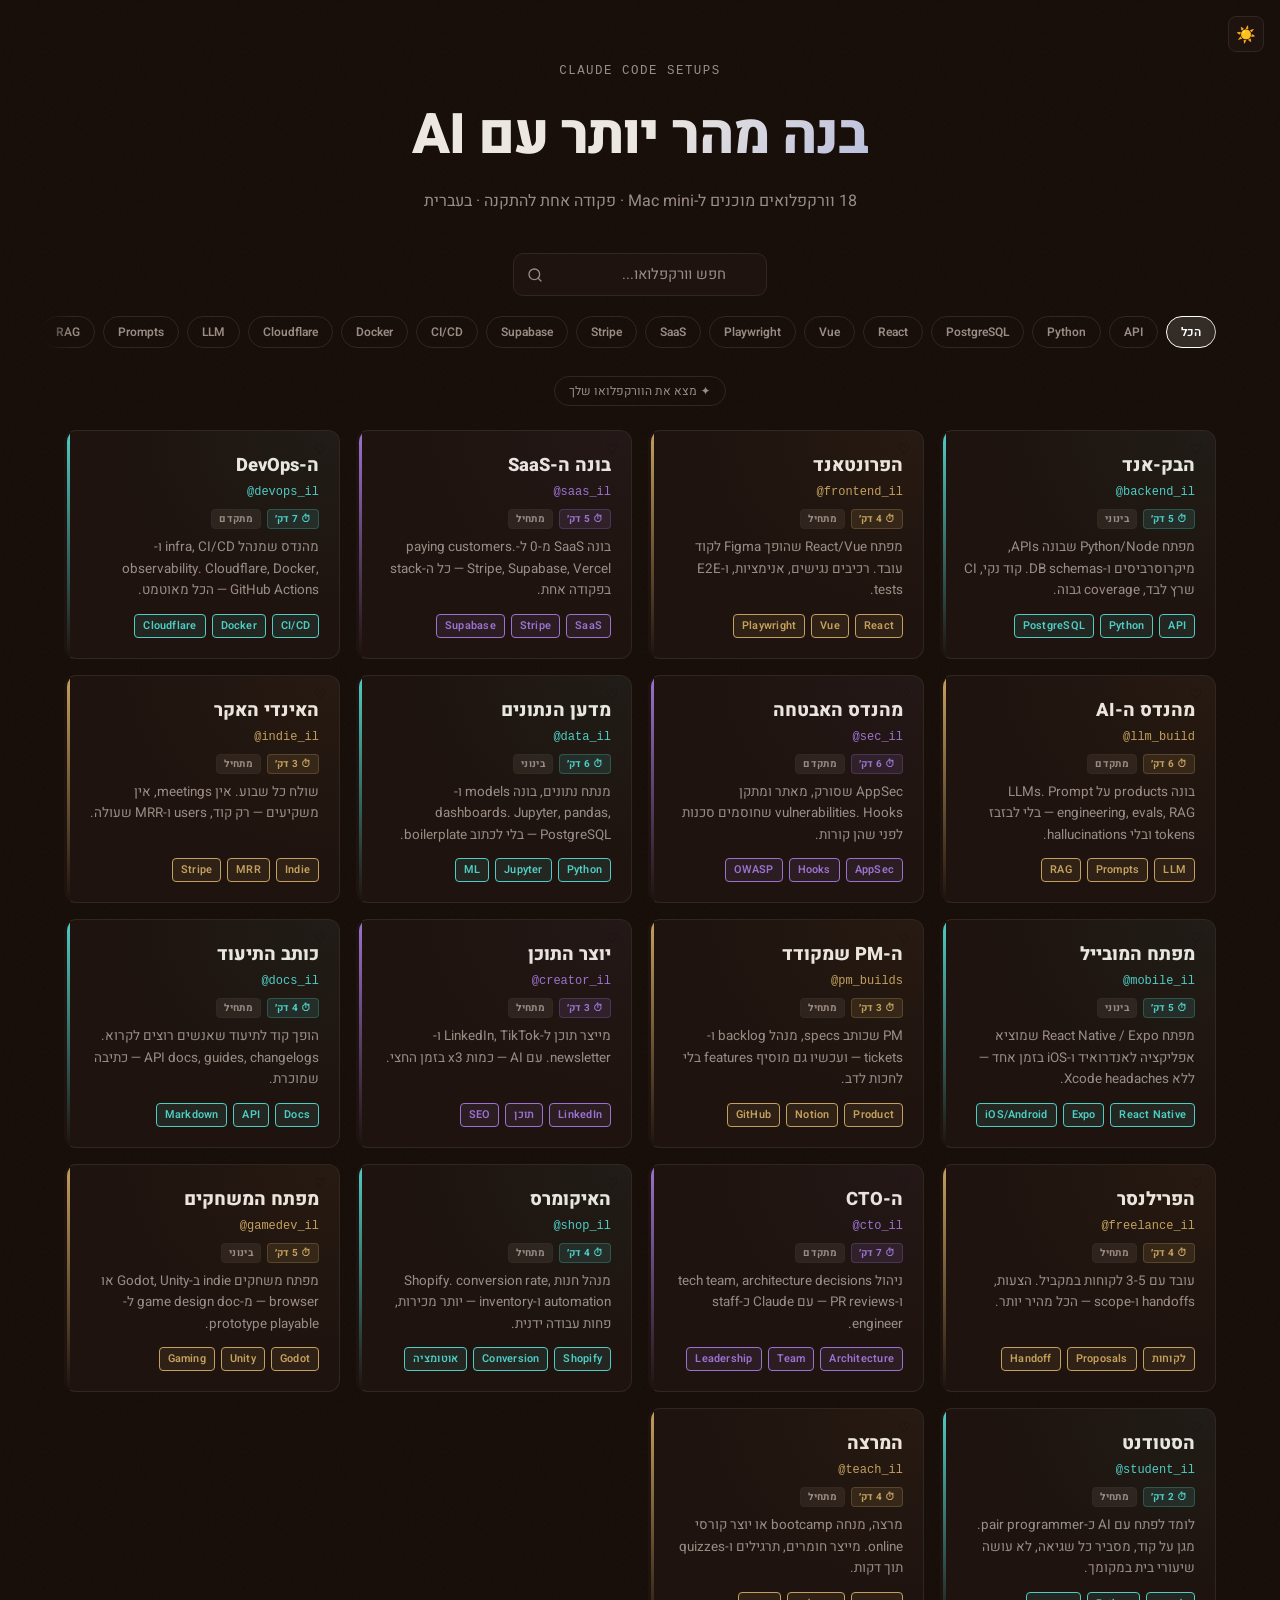
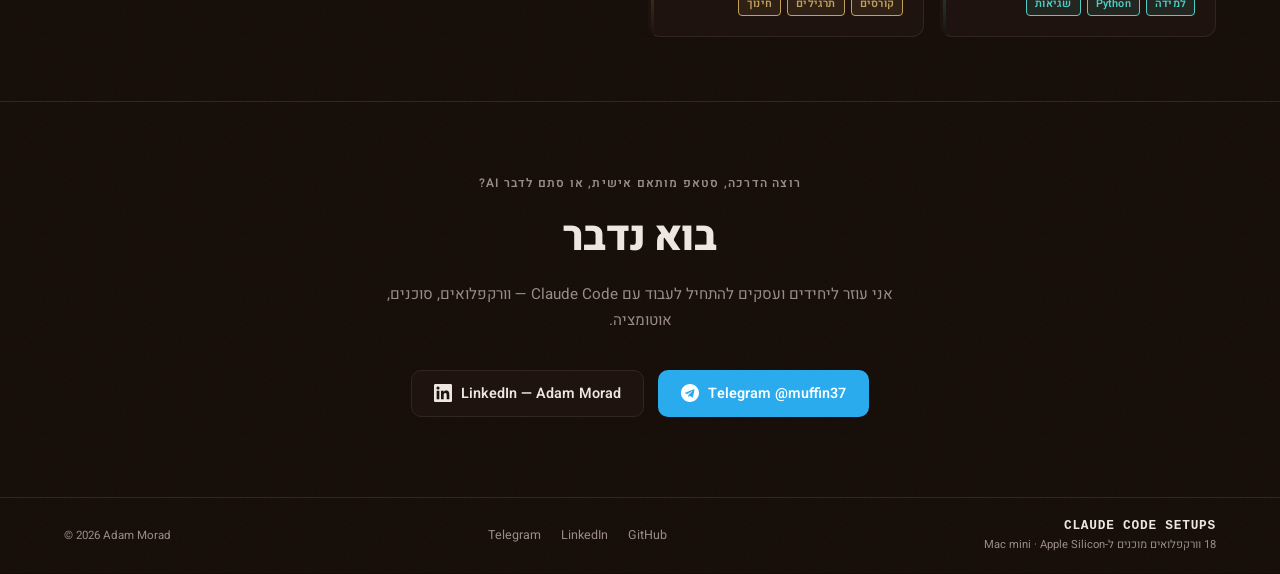
==== commit 71d438e1: "replace 16 setups with 18 research-backed personas (MCP servers, hooks, real tools) Co-Authored-By: " ====
--- a/index.html
+++ b/index.html
@@ -6,7 +6,7 @@
     <title>Claude Code Setups — לבוני הוייב</title>
     <meta
       name="description"
-      content="16 וורקפלואים מוכנים ל-Claude Code על Mac mini. פקודה אחת להתקנה."
+      content="18 וורקפלואים מוכנים ל-Claude Code על Mac mini. פקודה אחת להתקנה."
     />
 
     <!-- Open Graph -->
@@ -14,7 +14,7 @@
     <meta property="og:title" content="Claude Code Setups — לבוני הוייב" />
     <meta
       property="og:description"
-      content="16 וורקפלואים מוכנים ל-Claude Code על Mac mini. פקודה אחת להתקנה. בעברית."
+      content="18 וורקפלואים מוכנים ל-Claude Code על Mac mini. פקודה אחת להתקנה. בעברית."
     />
     <meta
       property="og:url"
@@ -28,7 +28,7 @@
     <meta name="twitter:title" content="Claude Code Setups — לבוני הוייב" />
     <meta
       name="twitter:description"
-      content="16 וורקפלואים מוכנים ל-Claude Code על Mac mini. פקודה אחת להתקנה."
+      content="18 וורקפלואים מוכנים ל-Claude Code על Mac mini. פקודה אחת להתקנה."
     />
 
     <!-- PWA -->
@@ -46,7 +46,7 @@
         "@context": "https://schema.org",
         "@type": "WebApplication",
         "name": "Claude Code Setups",
-        "description": "16 וורקפלואים מוכנים ל-Claude Code על Mac mini",
+        "description": "18 וורקפלואים מוכנים ל-Claude Code על Mac mini",
         "url": "https://adamorad.github.io/claude-code-setups/",
         "applicationCategory": "DeveloperApplication",
         "operatingSystem": "macOS",
@@ -80,7 +80,7 @@
       <div class="header-label">Claude Code Setups</div>
       <h1>בנה מהר יותר עם AI</h1>
       <p>
-        16 וורקפלואים מוכנים ל-Mac mini &middot; פקודה אחת להתקנה &middot;
+        18 וורקפלואים מוכנים ל-Mac mini &middot; פקודה אחת להתקנה &middot;
         בעברית
       </p>
     </header>
@@ -145,6 +145,8 @@
         <div class="skeleton" aria-hidden="true"></div>
         <div class="skeleton" aria-hidden="true"></div>
         <div class="skeleton" aria-hidden="true"></div>
+        <div class="skeleton" aria-hidden="true"></div>
+        <div class="skeleton" aria-hidden="true"></div>
       </div>
     </main>
 
@@ -210,7 +212,7 @@
         <div class="footer-brand">
           <span class="footer-logo">Claude Code Setups</span>
           <span class="footer-tagline"
-            >16 וורקפלואים מוכנים ל-Mac mini · Apple Silicon</span
+            >18 וורקפלואים מוכנים ל-Mac mini · Apple Silicon</span
           >
         </div>
         <nav class="footer-nav" aria-label="קישורים">
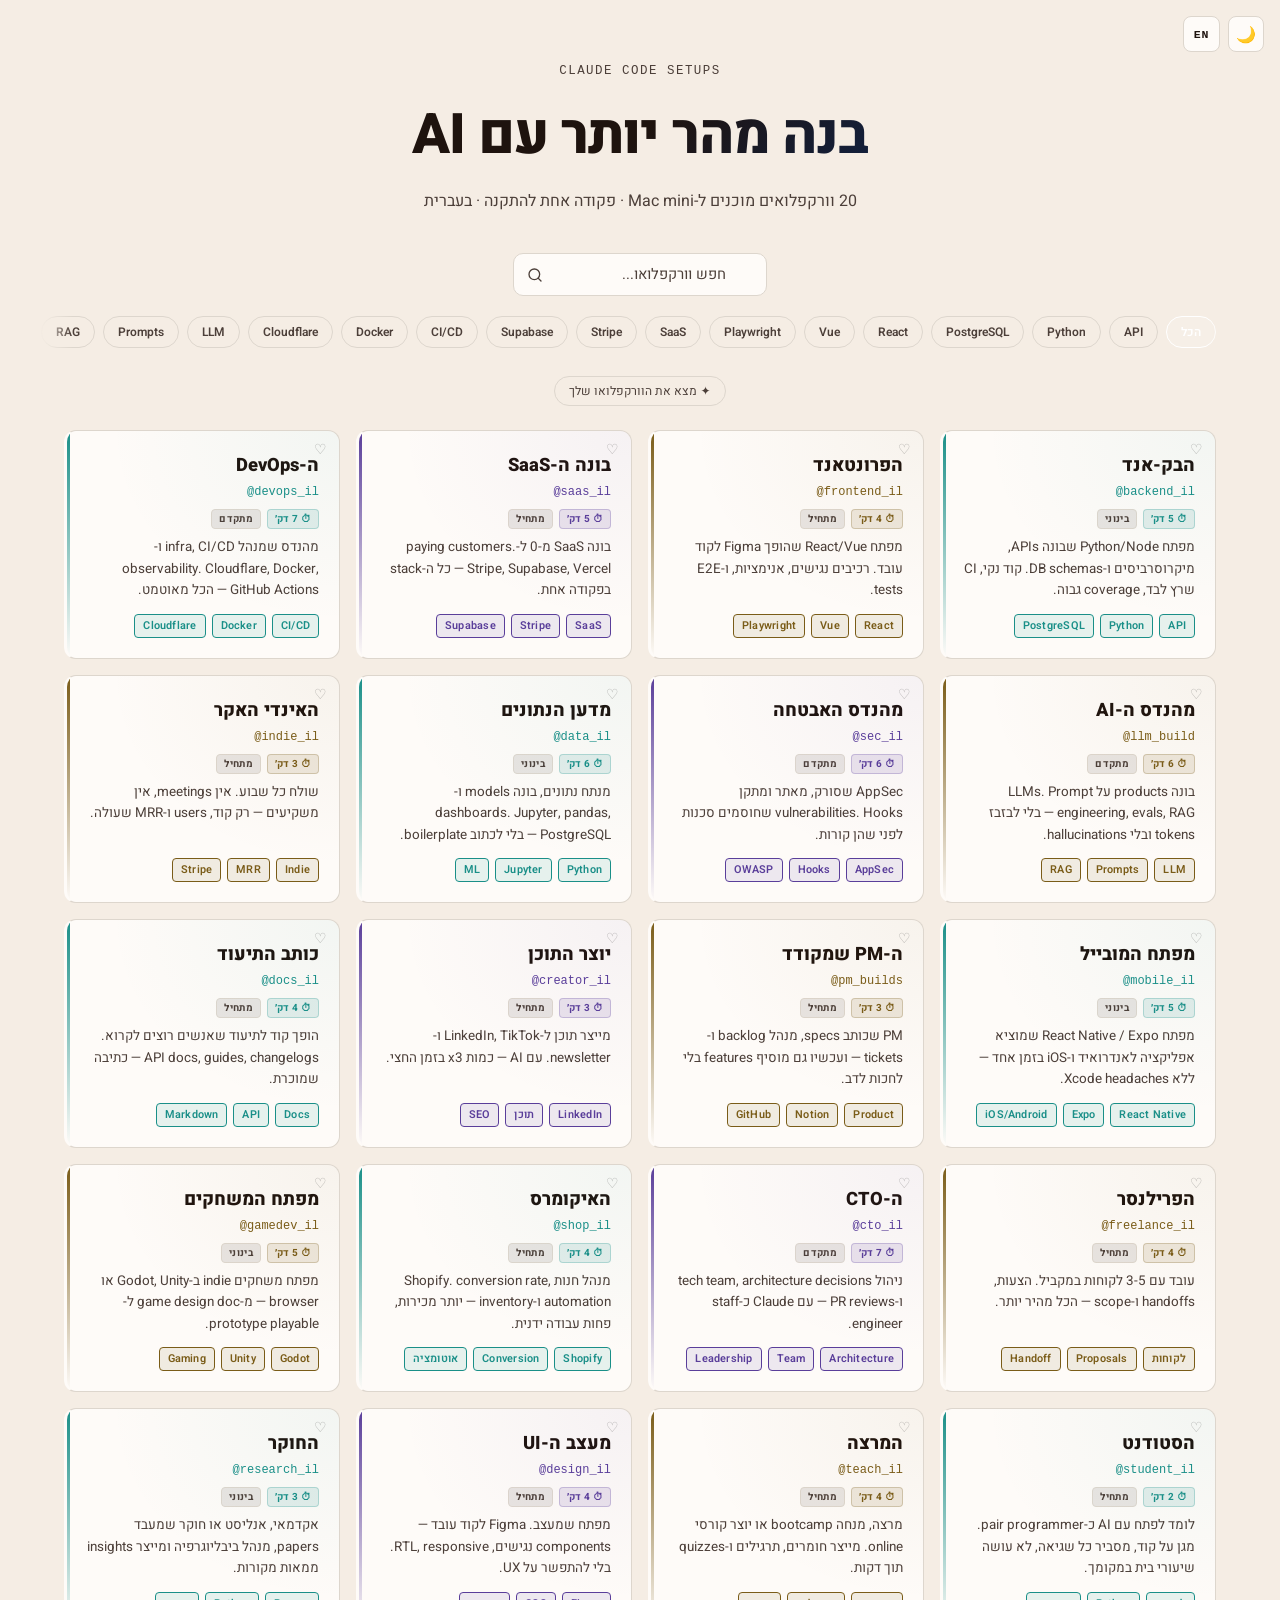
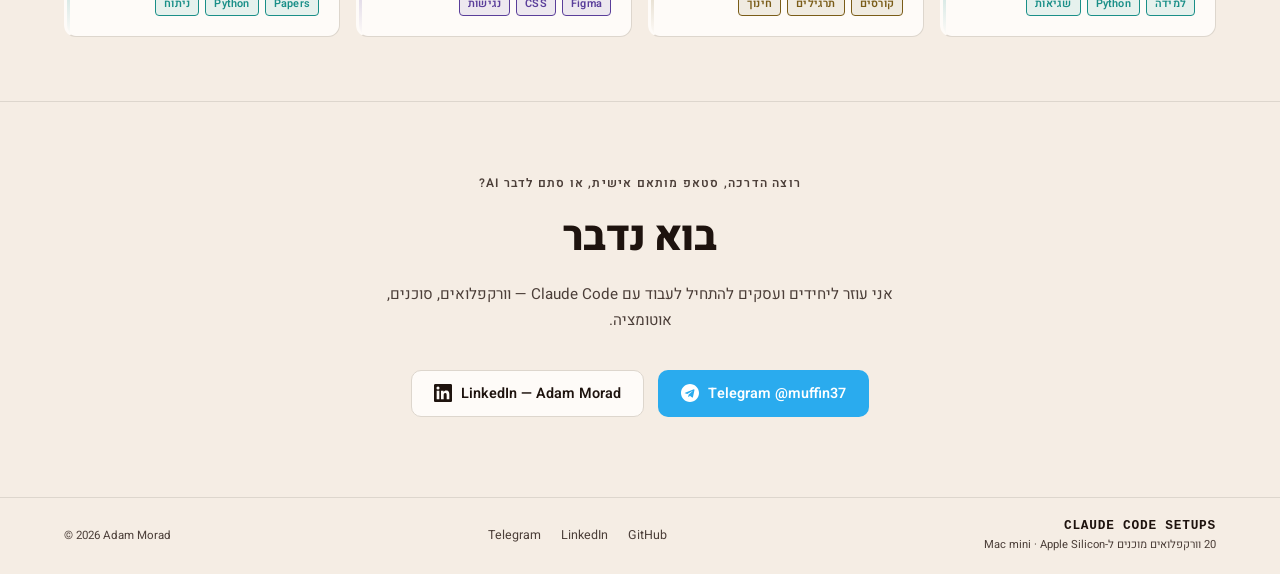
==== commit c64c082d: "Add 20 setups, light mode, lang toggle, expandable features, run button - Default light mode (was da" ====
--- a/index.html
+++ b/index.html
@@ -6,7 +6,7 @@
     <title>Claude Code Setups — לבוני הוייב</title>
     <meta
       name="description"
-      content="18 וורקפלואים מוכנים ל-Claude Code על Mac mini. פקודה אחת להתקנה."
+      content="20 וורקפלואים מוכנים ל-Claude Code על Mac mini. פקודה אחת להתקנה."
     />
 
     <!-- Open Graph -->
@@ -14,7 +14,7 @@
     <meta property="og:title" content="Claude Code Setups — לבוני הוייב" />
     <meta
       property="og:description"
-      content="18 וורקפלואים מוכנים ל-Claude Code על Mac mini. פקודה אחת להתקנה. בעברית."
+      content="20 וורקפלואים מוכנים ל-Claude Code על Mac mini. פקודה אחת להתקנה. בעברית."
     />
     <meta
       property="og:url"
@@ -28,7 +28,7 @@
     <meta name="twitter:title" content="Claude Code Setups — לבוני הוייב" />
     <meta
       name="twitter:description"
-      content="18 וורקפלואים מוכנים ל-Claude Code על Mac mini. פקודה אחת להתקנה."
+      content="20 וורקפלואים מוכנים ל-Claude Code על Mac mini. פקודה אחת להתקנה."
     />
 
     <!-- PWA -->
@@ -46,7 +46,7 @@
         "@context": "https://schema.org",
         "@type": "WebApplication",
         "name": "Claude Code Setups",
-        "description": "18 וורקפלואים מוכנים ל-Claude Code על Mac mini",
+        "description": "20 וורקפלואים מוכנים ל-Claude Code על Mac mini",
         "url": "https://adamorad.github.io/claude-code-setups/",
         "applicationCategory": "DeveloperApplication",
         "operatingSystem": "macOS",
@@ -70,17 +70,28 @@
   <body>
     <a href="#grid" class="skip-link">דלג לתוכן</a>
     <header>
-      <button
-        class="theme-toggle"
-        id="theme-toggle"
-        aria-label="החלף מצב תצוגה"
-      >
-        <span class="theme-icon">☀️</span>
-      </button>
+      <div class="header-controls" role="toolbar" aria-label="בקרות תצוגה">
+        <button
+          class="theme-toggle"
+          id="theme-toggle"
+          aria-label="החלף מצב תצוגה"
+          aria-pressed="false"
+        >
+          <span class="theme-icon" aria-hidden="true">🌙</span>
+        </button>
+        <button
+          class="lang-toggle"
+          id="lang-toggle"
+          aria-label="Switch to English"
+          aria-pressed="false"
+        >
+          EN
+        </button>
+      </div>
       <div class="header-label">Claude Code Setups</div>
       <h1>בנה מהר יותר עם AI</h1>
       <p>
-        18 וורקפלואים מוכנים ל-Mac mini &middot; פקודה אחת להתקנה &middot;
+        20 וורקפלואים מוכנים ל-Mac mini &middot; פקודה אחת להתקנה &middot;
         בעברית
       </p>
     </header>
@@ -147,10 +158,17 @@
         <div class="skeleton" aria-hidden="true"></div>
         <div class="skeleton" aria-hidden="true"></div>
         <div class="skeleton" aria-hidden="true"></div>
+        <div class="skeleton" aria-hidden="true"></div>
+        <div class="skeleton" aria-hidden="true"></div>
       </div>
     </main>
 
-    <div id="modal" role="dialog" aria-modal="true">
+    <div
+      id="modal"
+      role="dialog"
+      aria-modal="true"
+      aria-labelledby="modal-title"
+    >
       <div id="modal-content"></div>
     </div>
 
@@ -212,7 +230,7 @@
         <div class="footer-brand">
           <span class="footer-logo">Claude Code Setups</span>
           <span class="footer-tagline"
-            >18 וורקפלואים מוכנים ל-Mac mini · Apple Silicon</span
+            >20 וורקפלואים מוכנים ל-Mac mini · Apple Silicon</span
           >
         </div>
         <nav class="footer-nav" aria-label="קישורים">
--- a/css/style.css
+++ b/css/style.css
@@ -103,31 +103,57 @@
 
 /* ── Background grain texture (dark mode only) ── */
 
-/* ── Theme toggle ── */
-.theme-toggle {
+/* ── Header controls (theme + lang toggles) ── */
+.header-controls {
   position: absolute;
   top: 16px;
   inset-inline-start: 16px;
+  display: flex;
+  gap: 8px;
+  z-index: 10;
+}
+
+.theme-toggle,
+.lang-toggle {
   background: var(--surface);
   border: 1px solid var(--border);
   border-radius: 8px;
   color: var(--text);
-  width: 36px;
   height: 36px;
   cursor: pointer;
-  font-size: 1rem;
   display: flex;
   align-items: center;
   justify-content: center;
-  z-index: 10;
   transition:
     background 0.15s,
     border-color 0.15s;
 }
 
-.theme-toggle:hover {
+.theme-toggle {
+  width: 36px;
+  font-size: 1rem;
+}
+
+.lang-toggle {
+  padding: 0 10px;
+  font-size: 0.72rem;
+  font-weight: 700;
+  letter-spacing: 0.06em;
+  font-family: monospace;
+  min-width: 36px;
+}
+
+.theme-toggle:hover,
+.lang-toggle:hover {
   background: color-mix(in srgb, var(--muted) 10%, var(--surface));
   border-color: var(--muted);
+}
+
+/* focus visible for keyboard navigation */
+.theme-toggle:focus-visible,
+.lang-toggle:focus-visible {
+  outline: 2px solid var(--primary);
+  outline-offset: 2px;
 }
 
 header {
@@ -902,6 +928,121 @@
   color: var(--text);
 }
 
+/* ── Run install button ── */
+.run-btn {
+  background: color-mix(in srgb, var(--primary) 12%, var(--surface));
+  border: 1px solid color-mix(in srgb, var(--primary) 40%, transparent);
+  color: var(--primary);
+  padding: 0 14px;
+  height: 32px;
+  border-radius: 6px;
+  cursor: pointer;
+  font-size: 0.76rem;
+  font-weight: 700;
+  font-family: "Heebo", system-ui, sans-serif;
+  flex-shrink: 0;
+  display: flex;
+  align-items: center;
+  gap: 5px;
+  transition:
+    background 0.15s,
+    border-color 0.15s;
+  white-space: nowrap;
+}
+.run-btn:hover {
+  background: color-mix(in srgb, var(--primary) 20%, var(--surface));
+  border-color: var(--primary);
+}
+
+/* ── Run instructions panel ── */
+.run-instructions {
+  margin-top: 10px;
+  background: color-mix(in srgb, var(--primary) 6%, var(--surface));
+  border: 1px solid color-mix(in srgb, var(--primary) 25%, transparent);
+  border-radius: 8px;
+  padding: 14px 16px;
+  font-size: 0.82rem;
+  line-height: 1.7;
+  display: none;
+}
+.run-instructions.visible {
+  display: block;
+}
+.run-instructions ol {
+  padding-inline-start: 1.4em;
+  margin-top: 6px;
+  color: var(--text);
+}
+.run-instructions li {
+  margin-bottom: 4px;
+}
+.run-instructions kbd {
+  background: var(--border);
+  border: 1px solid var(--muted);
+  border-radius: 4px;
+  padding: 1px 5px;
+  font-family: monospace;
+  font-size: 0.76rem;
+}
+
+/* ── Expandable feature details ── */
+.feature-detail {
+  width: 100%;
+}
+.feature-detail > summary {
+  list-style: none;
+  cursor: pointer;
+  display: flex;
+  align-items: flex-start;
+  justify-content: space-between;
+  gap: 8px;
+  padding-block: 6px;
+  padding-inline-end: 0;
+  font-size: 0.88rem;
+  color: var(--text);
+  user-select: none;
+}
+.feature-detail > summary::-webkit-details-marker {
+  display: none;
+}
+.feature-detail > summary::after {
+  content: "+";
+  color: var(--muted);
+  font-size: 0.9rem;
+  flex-shrink: 0;
+  line-height: 1.6;
+  transition: transform 0.15s;
+}
+.feature-detail[open] > summary::after {
+  content: "−";
+}
+.feature-detail > summary:hover::after {
+  color: var(--text);
+}
+.feature-detail-body {
+  padding: 8px 0 4px;
+  font-size: 0.81rem;
+  color: var(--muted);
+  line-height: 1.6;
+}
+.feature-ref {
+  display: inline-block;
+  margin-top: 4px;
+  font-size: 0.76rem;
+  color: var(--primary);
+  text-decoration: none;
+  word-break: break-all;
+}
+.feature-ref:hover {
+  text-decoration: underline;
+}
+.feature-list li {
+  padding-inline-end: 0;
+}
+.feature-list li::before {
+  display: none;
+}
+
 /* ── Modal nav (prev / position / next) ── */
 .modal-nav-row {
   display: flex;
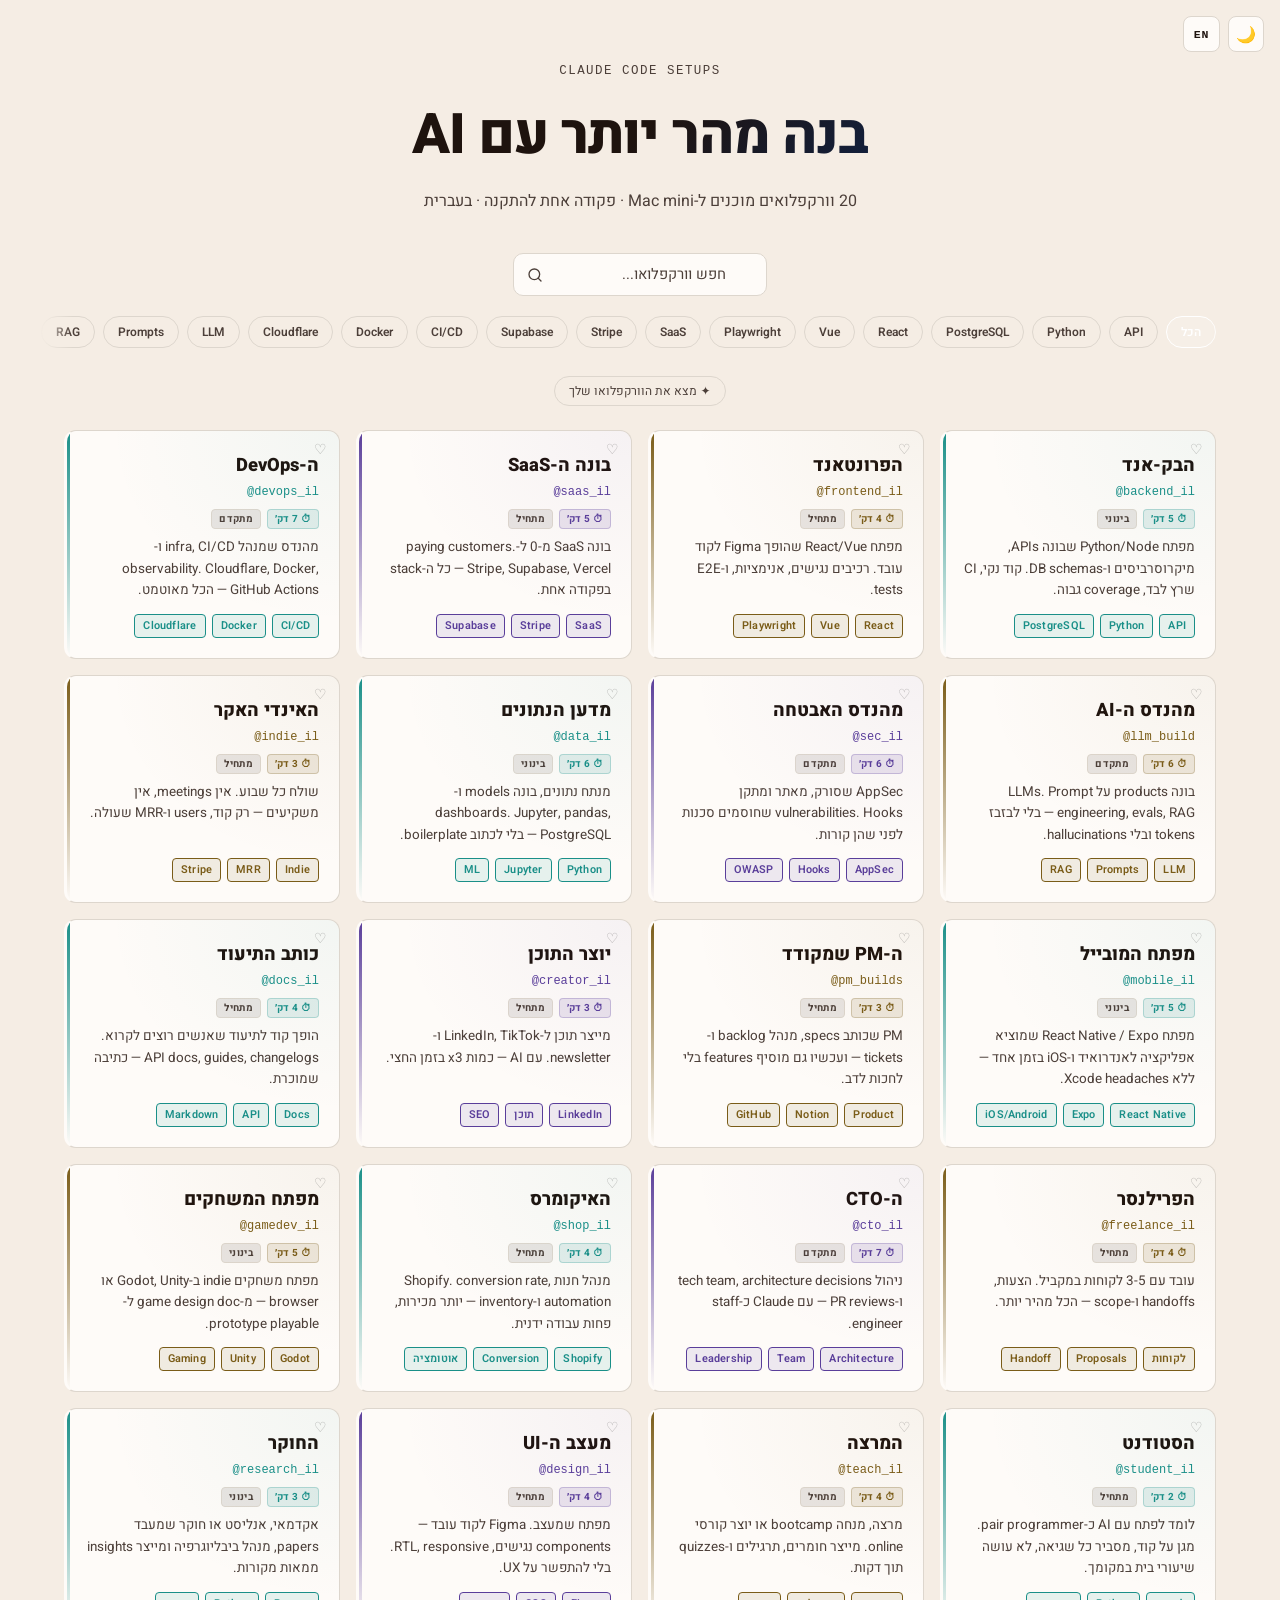
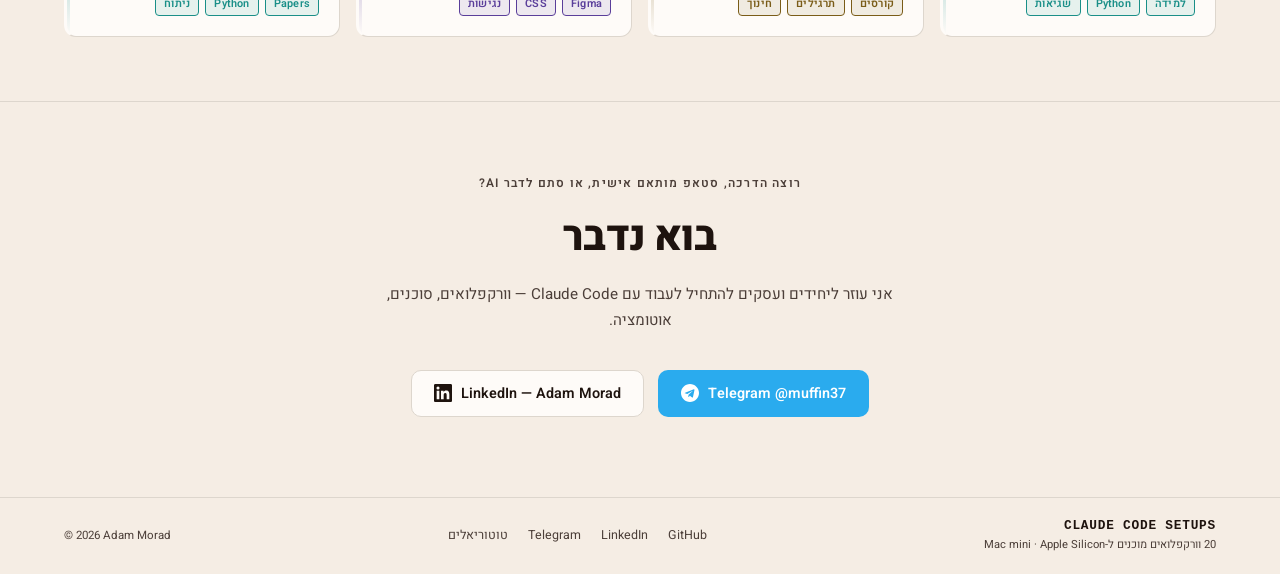
==== commit 0675fe57: "Add 8 tutorial pages: MCP, Git, DB, Stripe, Playwright, APIs, Claude Code, hub - tutorials/index.htm" ====
--- a/index.html
+++ b/index.html
@@ -96,8 +96,9 @@
       </p>
     </header>
 
-    <div id="search-bar">
+    <div id="search-bar" role="search" aria-label="חיפוש סביבות עבודה">
       <div class="search-wrap">
+        <label for="search-input" class="sr-only">חפש וורקפלואו</label>
         <svg
           class="search-icon"
           width="16"
@@ -118,6 +119,8 @@
           type="search"
           placeholder="חפש וורקפלואו..."
           autocomplete="off"
+          aria-autocomplete="list"
+          aria-controls="grid"
         />
         <button id="search-clear" class="search-clear" aria-label="נקה חיפוש">
           ✕
@@ -255,6 +258,7 @@
             rel="noopener"
             >Telegram</a
           >
+          <a href="tutorials/index.html" class="footer-link">טוטוריאלים</a>
         </nav>
         <span class="footer-copy">&copy; 2026 Adam Morad</span>
       </div>
--- a/css/style.css
+++ b/css/style.css
@@ -28,6 +28,26 @@
 }
 .skip-link:focus {
   top: 16px;
+}
+
+/* ── Global focus ring (WCAG 2.4.7 / SI 5568) ── */
+:focus-visible {
+  outline: 2px solid var(--primary, #396fc8);
+  outline-offset: 3px;
+  border-radius: 4px;
+}
+
+/* ── Visually hidden (for screen-reader-only text) ── */
+.sr-only {
+  position: absolute;
+  width: 1px;
+  height: 1px;
+  padding: 0;
+  margin: -1px;
+  overflow: hidden;
+  clip: rect(0, 0, 0, 0);
+  white-space: nowrap;
+  border: 0;
 }
 
 /* ── Reduced motion ── */
@@ -1919,3 +1939,73 @@
   clip: rect(0, 0, 0, 0);
   white-space: nowrap;
 }
+
+/* ── LTR language override ── */
+[dir="ltr"] body {
+  direction: ltr;
+}
+
+[dir="ltr"] #search-input {
+  direction: ltr;
+  text-align: left;
+}
+
+[dir="ltr"] .footer-inner {
+  direction: ltr;
+}
+
+[dir="ltr"] .quiz-option {
+  text-align: left;
+}
+
+[dir="ltr"] .quiz-result {
+  align-items: flex-start;
+  text-align: left;
+}
+
+[dir="ltr"] .modal-user {
+  direction: ltr;
+}
+
+/* ── High-contrast mode support (Windows/macOS forced colors) ── */
+@media (forced-colors: active) {
+  .tile {
+    border: 1px solid ButtonText;
+  }
+  .copy-btn,
+  .run-btn,
+  .lang-toggle,
+  .theme-toggle {
+    border: 1px solid ButtonText;
+    forced-color-adjust: none;
+  }
+  .skip-link:focus {
+    outline: 3px solid Highlight;
+  }
+}
+
+/* ── Print styles ── */
+@media print {
+  header,
+  #search-bar,
+  #filter-bar,
+  .toolbar-row,
+  .tile-fav,
+  .tile-tooltip,
+  .copy-btn,
+  .run-btn,
+  .share-btn,
+  .contact-section,
+  footer {
+    display: none !important;
+  }
+  #grid {
+    grid-template-columns: repeat(3, 1fr);
+    gap: 8px;
+  }
+  .tile {
+    break-inside: avoid;
+    box-shadow: none;
+    border: 1px solid #ccc;
+  }
+}
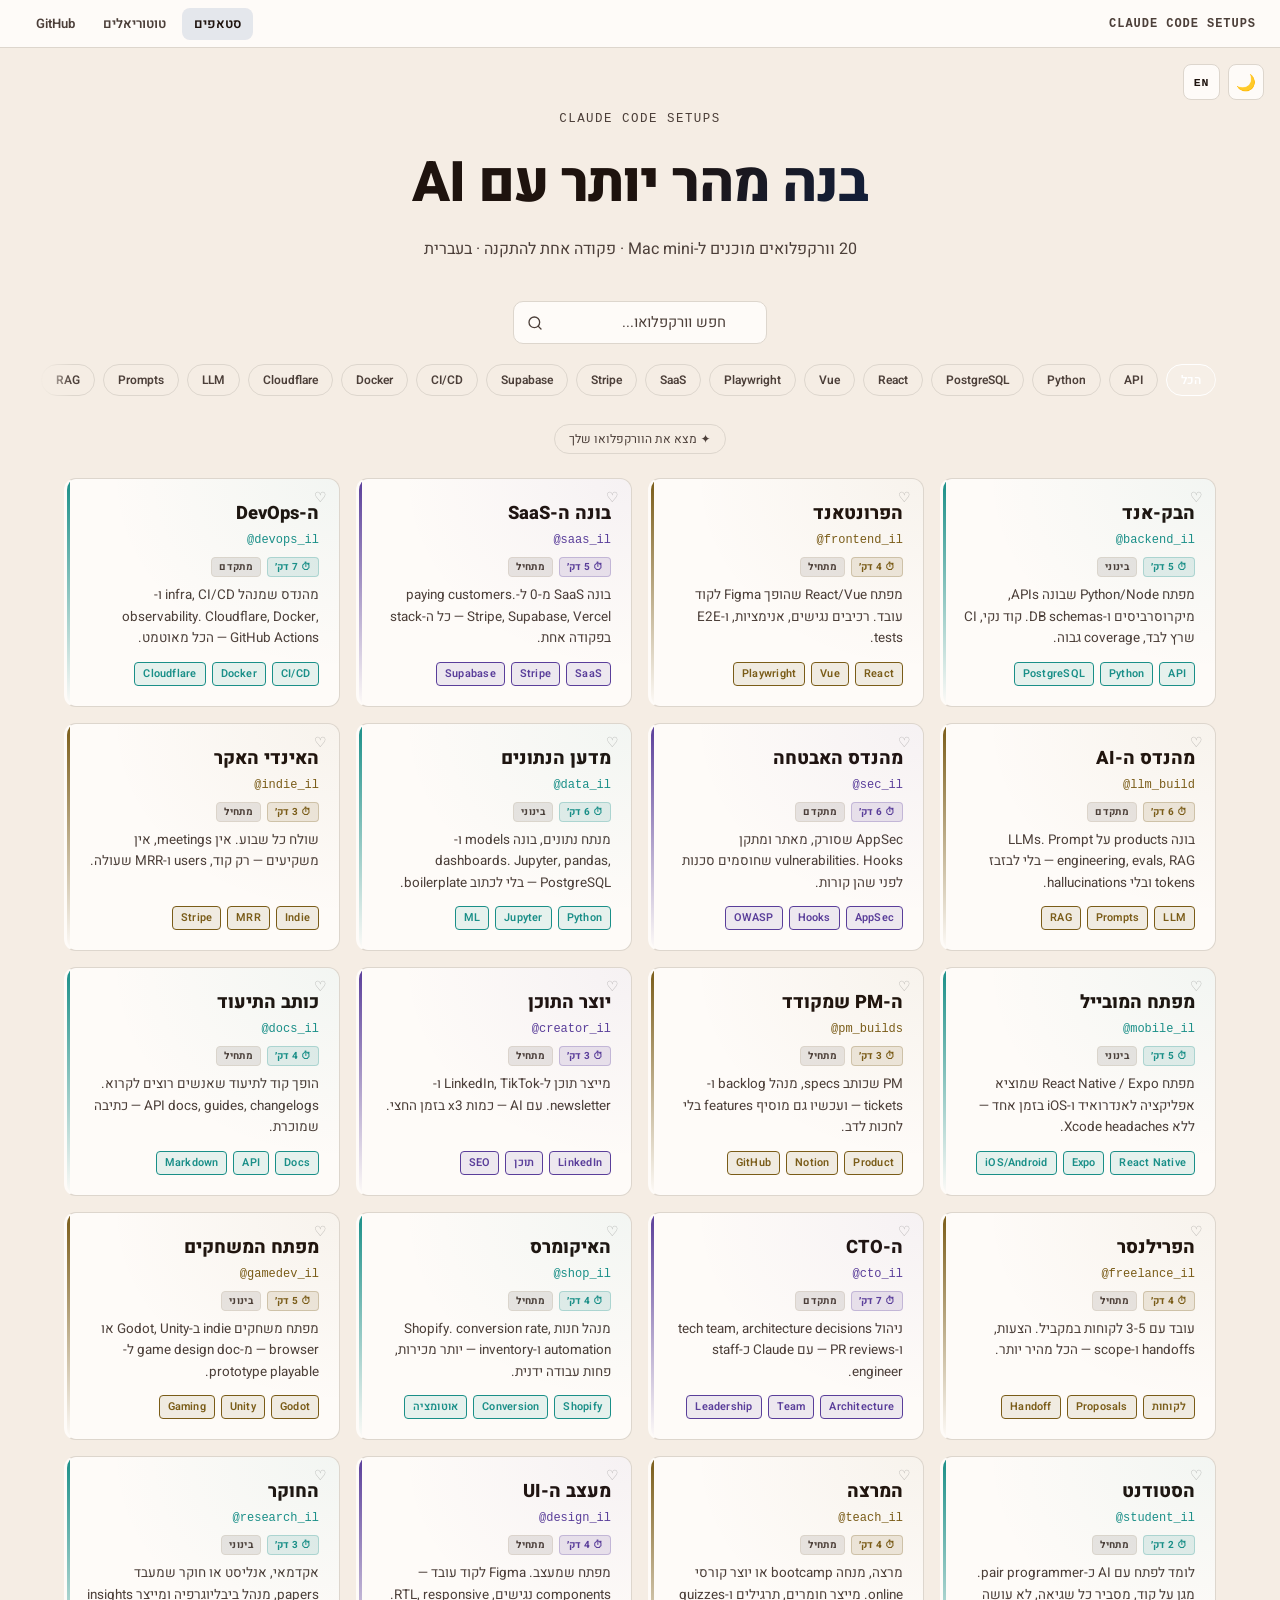
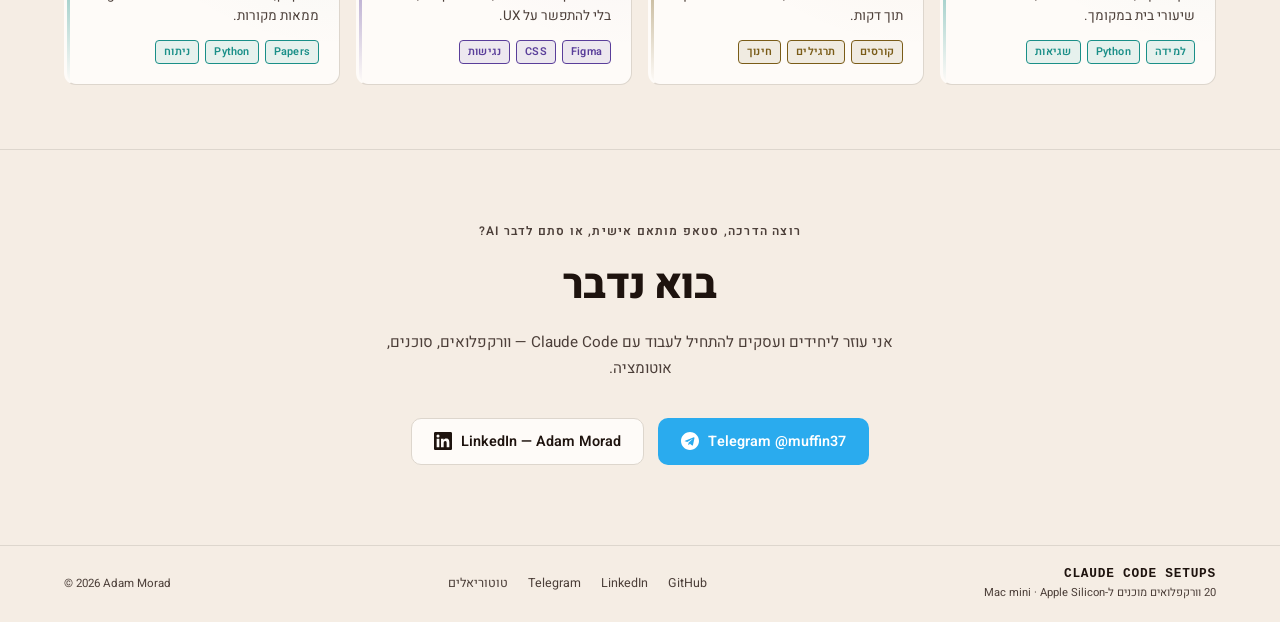
==== commit 8a9d1e59: "Add sticky top nav bar to main page Links: סטאפים (active) · טוטוריאלים · GitHub Sticky, 48px height" ====
--- a/index.html
+++ b/index.html
@@ -69,6 +69,20 @@
   </head>
   <body>
     <a href="#grid" class="skip-link">דלג לתוכן</a>
+    <nav class="top-nav" aria-label="ניווט ראשי">
+      <span class="top-nav-brand">Claude Code Setups</span>
+      <div class="top-nav-links">
+        <a href="#grid" class="top-nav-link top-nav-link--active">סטאפים</a>
+        <a href="tutorials/index.html" class="top-nav-link">טוטוריאלים</a>
+        <a
+          href="https://github.com/adamorad/claude-code-setups"
+          class="top-nav-link"
+          target="_blank"
+          rel="noopener"
+          >GitHub</a
+        >
+      </div>
+    </nav>
     <header>
       <div class="header-controls" role="toolbar" aria-label="בקרות תצוגה">
         <button
--- a/css/style.css
+++ b/css/style.css
@@ -122,6 +122,69 @@
 }
 
 /* ── Background grain texture (dark mode only) ── */
+
+/* ── Top navigation bar ── */
+.top-nav {
+  position: sticky;
+  top: 0;
+  z-index: 200;
+  background: var(--surface);
+  border-bottom: 1px solid var(--border);
+  display: flex;
+  align-items: center;
+  justify-content: space-between;
+  padding: 0 24px;
+  height: 48px;
+  backdrop-filter: blur(12px);
+  -webkit-backdrop-filter: blur(12px);
+}
+
+.top-nav-brand {
+  font-family: monospace;
+  font-size: 0.75rem;
+  font-weight: 700;
+  letter-spacing: 0.08em;
+  text-transform: uppercase;
+  color: var(--muted);
+}
+
+.top-nav-links {
+  display: flex;
+  align-items: center;
+  gap: 4px;
+}
+
+.top-nav-link {
+  font-size: 0.82rem;
+  font-weight: 600;
+  color: var(--muted);
+  text-decoration: none;
+  padding: 6px 12px;
+  border-radius: 8px;
+  transition:
+    color 0.15s,
+    background 0.15s;
+}
+
+.top-nav-link:hover {
+  color: var(--text);
+  background: color-mix(in srgb, var(--muted) 10%, transparent);
+}
+
+.top-nav-link--active {
+  color: var(--text);
+  background: color-mix(in srgb, var(--primary) 10%, transparent);
+}
+
+@media (max-width: 560px) {
+  .top-nav {
+    padding: 0 16px;
+    height: 44px;
+  }
+  .top-nav-brand {
+    display: none;
+  }
+}
 
 /* ── Header controls (theme + lang toggles) ── */
 .header-controls {
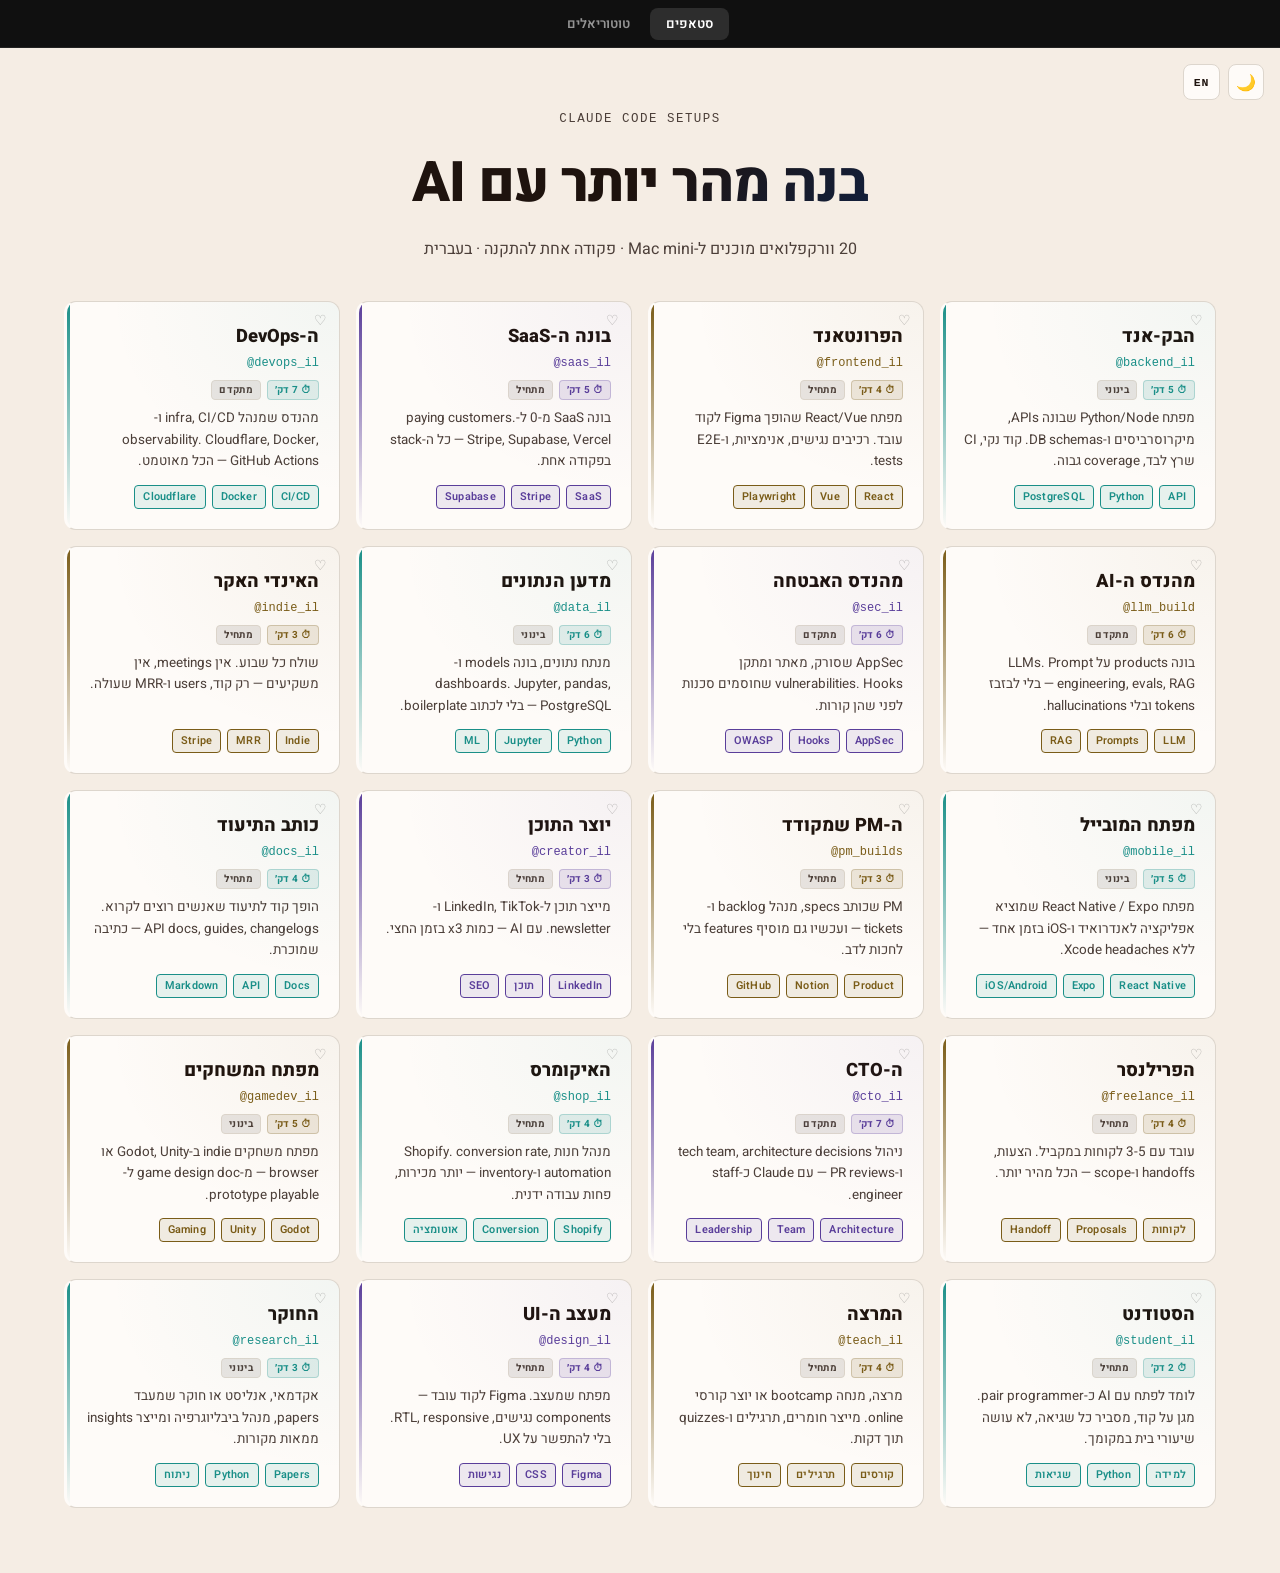
==== commit 37b31c17: "Fix English translation: wire refreshTileLang into applyLang, translate modal content - Call refresh" ====
--- a/index.html
+++ b/index.html
@@ -70,16 +70,18 @@
   <body>
     <a href="#grid" class="skip-link">דלג לתוכן</a>
     <nav class="top-nav" aria-label="ניווט ראשי">
-      <span class="top-nav-brand">Claude Code Setups</span>
       <div class="top-nav-links">
-        <a href="#grid" class="top-nav-link top-nav-link--active">סטאפים</a>
-        <a href="tutorials/index.html" class="top-nav-link">טוטוריאלים</a>
         <a
-          href="https://github.com/adamorad/claude-code-setups"
+          href="#grid"
+          class="top-nav-link top-nav-link--active"
+          id="nav-link-setups"
+          >סטאפים</a
+        >
+        <a
+          href="tutorials/index.html"
           class="top-nav-link"
-          target="_blank"
-          rel="noopener"
-          >GitHub</a
+          id="nav-link-tutorials"
+          >טוטוריאלים</a
         >
       </div>
     </nav>
@@ -109,51 +111,6 @@
         בעברית
       </p>
     </header>
-
-    <div id="search-bar" role="search" aria-label="חיפוש סביבות עבודה">
-      <div class="search-wrap">
-        <label for="search-input" class="sr-only">חפש וורקפלואו</label>
-        <svg
-          class="search-icon"
-          width="16"
-          height="16"
-          viewBox="0 0 24 24"
-          fill="none"
-          stroke="currentColor"
-          stroke-width="2"
-          stroke-linecap="round"
-          stroke-linejoin="round"
-          aria-hidden="true"
-        >
-          <circle cx="11" cy="11" r="8" />
-          <line x1="21" y1="21" x2="16.65" y2="16.65" />
-        </svg>
-        <input
-          id="search-input"
-          type="search"
-          placeholder="חפש וורקפלואו..."
-          autocomplete="off"
-          aria-autocomplete="list"
-          aria-controls="grid"
-        />
-        <button id="search-clear" class="search-clear" aria-label="נקה חיפוש">
-          ✕
-        </button>
-      </div>
-    </div>
-
-    <div id="filter-bar"></div>
-
-    <div class="toolbar-row">
-      <button id="quiz-btn">✦ מצא את הוורקפלואו שלך</button>
-    </div>
-
-    <div
-      id="search-status"
-      role="status"
-      aria-live="polite"
-      aria-atomic="true"
-    ></div>
 
     <main>
       <div id="grid">
@@ -189,108 +146,6 @@
       <div id="modal-content"></div>
     </div>
 
-    <section class="contact-section">
-      <div class="contact-inner">
-        <p class="contact-label">
-          רוצה הדרכה, סטאפ מותאם אישית, או סתם לדבר AI?
-        </p>
-        <h2 class="contact-heading">בוא נדבר</h2>
-        <p class="contact-sub">
-          אני עוזר ליחידים ועסקים להתחיל לעבוד עם Claude Code — וורקפלואים,
-          סוכנים, אוטומציה.
-        </p>
-        <div class="contact-links">
-          <a
-            href="https://t.me/muffin37"
-            class="contact-btn contact-btn-telegram"
-            target="_blank"
-            rel="noopener"
-          >
-            <svg
-              width="18"
-              height="18"
-              viewBox="0 0 24 24"
-              fill="currentColor"
-              aria-hidden="true"
-            >
-              <path
-                d="M12 0C5.373 0 0 5.373 0 12s5.373 12 12 12 12-5.373 12-12S18.627 0 12 0zm5.894 8.221-1.97 9.28c-.145.658-.537.818-1.084.508l-3-2.21-1.447 1.394c-.16.16-.295.295-.605.295l.213-3.053 5.56-5.023c.242-.213-.054-.333-.373-.12L8.314 13.4 5.36 12.49c-.642-.204-.657-.642.136-.953l11.57-4.461c.537-.194 1.006.131.828.945z"
-              />
-            </svg>
-            Telegram &lrm;@muffin37
-          </a>
-          <a
-            href="https://www.linkedin.com/in/adam-morad/"
-            class="contact-btn contact-btn-linkedin"
-            target="_blank"
-            rel="noopener"
-          >
-            <svg
-              width="18"
-              height="18"
-              viewBox="0 0 24 24"
-              fill="currentColor"
-              aria-hidden="true"
-            >
-              <path
-                d="M20.447 20.452h-3.554v-5.569c0-1.328-.027-3.037-1.852-3.037-1.853 0-2.136 1.445-2.136 2.939v5.667H9.351V9h3.414v1.561h.046c.477-.9 1.637-1.85 3.37-1.85 3.601 0 4.267 2.37 4.267 5.455v6.286zM5.337 7.433a2.062 2.062 0 01-2.063-2.065 2.064 2.064 0 112.063 2.065zm1.782 13.019H3.555V9h3.564v11.452zM22.225 0H1.771C.792 0 0 .774 0 1.729v20.542C0 23.227.792 24 1.771 24h20.451C23.2 24 24 23.227 24 22.271V1.729C24 .774 23.2 0 22.222 0h.003z"
-              />
-            </svg>
-            LinkedIn — Adam Morad
-          </a>
-        </div>
-      </div>
-    </section>
-
-    <footer>
-      <div class="footer-inner">
-        <div class="footer-brand">
-          <span class="footer-logo">Claude Code Setups</span>
-          <span class="footer-tagline"
-            >20 וורקפלואים מוכנים ל-Mac mini · Apple Silicon</span
-          >
-        </div>
-        <nav class="footer-nav" aria-label="קישורים">
-          <a
-            href="https://github.com/adamorad/claude-code-setups"
-            class="footer-link"
-            target="_blank"
-            rel="noopener"
-            >GitHub</a
-          >
-          <a
-            href="https://www.linkedin.com/in/adam-morad/"
-            class="footer-link"
-            target="_blank"
-            rel="noopener"
-            >LinkedIn</a
-          >
-          <a
-            href="https://t.me/muffin37"
-            class="footer-link"
-            target="_blank"
-            rel="noopener"
-            >Telegram</a
-          >
-          <a href="tutorials/index.html" class="footer-link">טוטוריאלים</a>
-        </nav>
-        <span class="footer-copy">&copy; 2026 Adam Morad</span>
-      </div>
-    </footer>
-
-    <div
-      id="quiz-overlay"
-      role="dialog"
-      aria-modal="true"
-      aria-label="מצא את הסטאפ שלך"
-      hidden
-    >
-      <div id="quiz-panel">
-        <button id="quiz-close" aria-label="סגור חידון">✕</button>
-        <div id="quiz-body"></div>
-      </div>
-    </div>
-
     <script src="js/main.js"></script>
   </body>
 </html>
--- a/css/style.css
+++ b/css/style.css
@@ -128,24 +128,13 @@
   position: sticky;
   top: 0;
   z-index: 200;
-  background: var(--surface);
-  border-bottom: 1px solid var(--border);
-  display: flex;
-  align-items: center;
-  justify-content: space-between;
+  background: #101010;
+  border-bottom: 1px solid rgba(255, 255, 255, 0.08);
+  display: flex;
+  align-items: center;
+  justify-content: center;
   padding: 0 24px;
   height: 48px;
-  backdrop-filter: blur(12px);
-  -webkit-backdrop-filter: blur(12px);
-}
-
-.top-nav-brand {
-  font-family: monospace;
-  font-size: 0.75rem;
-  font-weight: 700;
-  letter-spacing: 0.08em;
-  text-transform: uppercase;
-  color: var(--muted);
 }
 
 .top-nav-links {
@@ -157,9 +146,9 @@
 .top-nav-link {
   font-size: 0.82rem;
   font-weight: 600;
-  color: var(--muted);
+  color: rgba(255, 255, 255, 0.55);
   text-decoration: none;
-  padding: 6px 12px;
+  padding: 6px 16px;
   border-radius: 8px;
   transition:
     color 0.15s,
@@ -167,22 +156,18 @@
 }
 
 .top-nav-link:hover {
-  color: var(--text);
-  background: color-mix(in srgb, var(--muted) 10%, transparent);
+  color: #fff;
+  background: rgba(255, 255, 255, 0.08);
 }
 
 .top-nav-link--active {
-  color: var(--text);
-  background: color-mix(in srgb, var(--primary) 10%, transparent);
+  color: #fff;
+  background: rgba(255, 255, 255, 0.12);
 }
 
 @media (max-width: 560px) {
   .top-nav {
-    padding: 0 16px;
     height: 44px;
-  }
-  .top-nav-brand {
-    display: none;
   }
 }
 
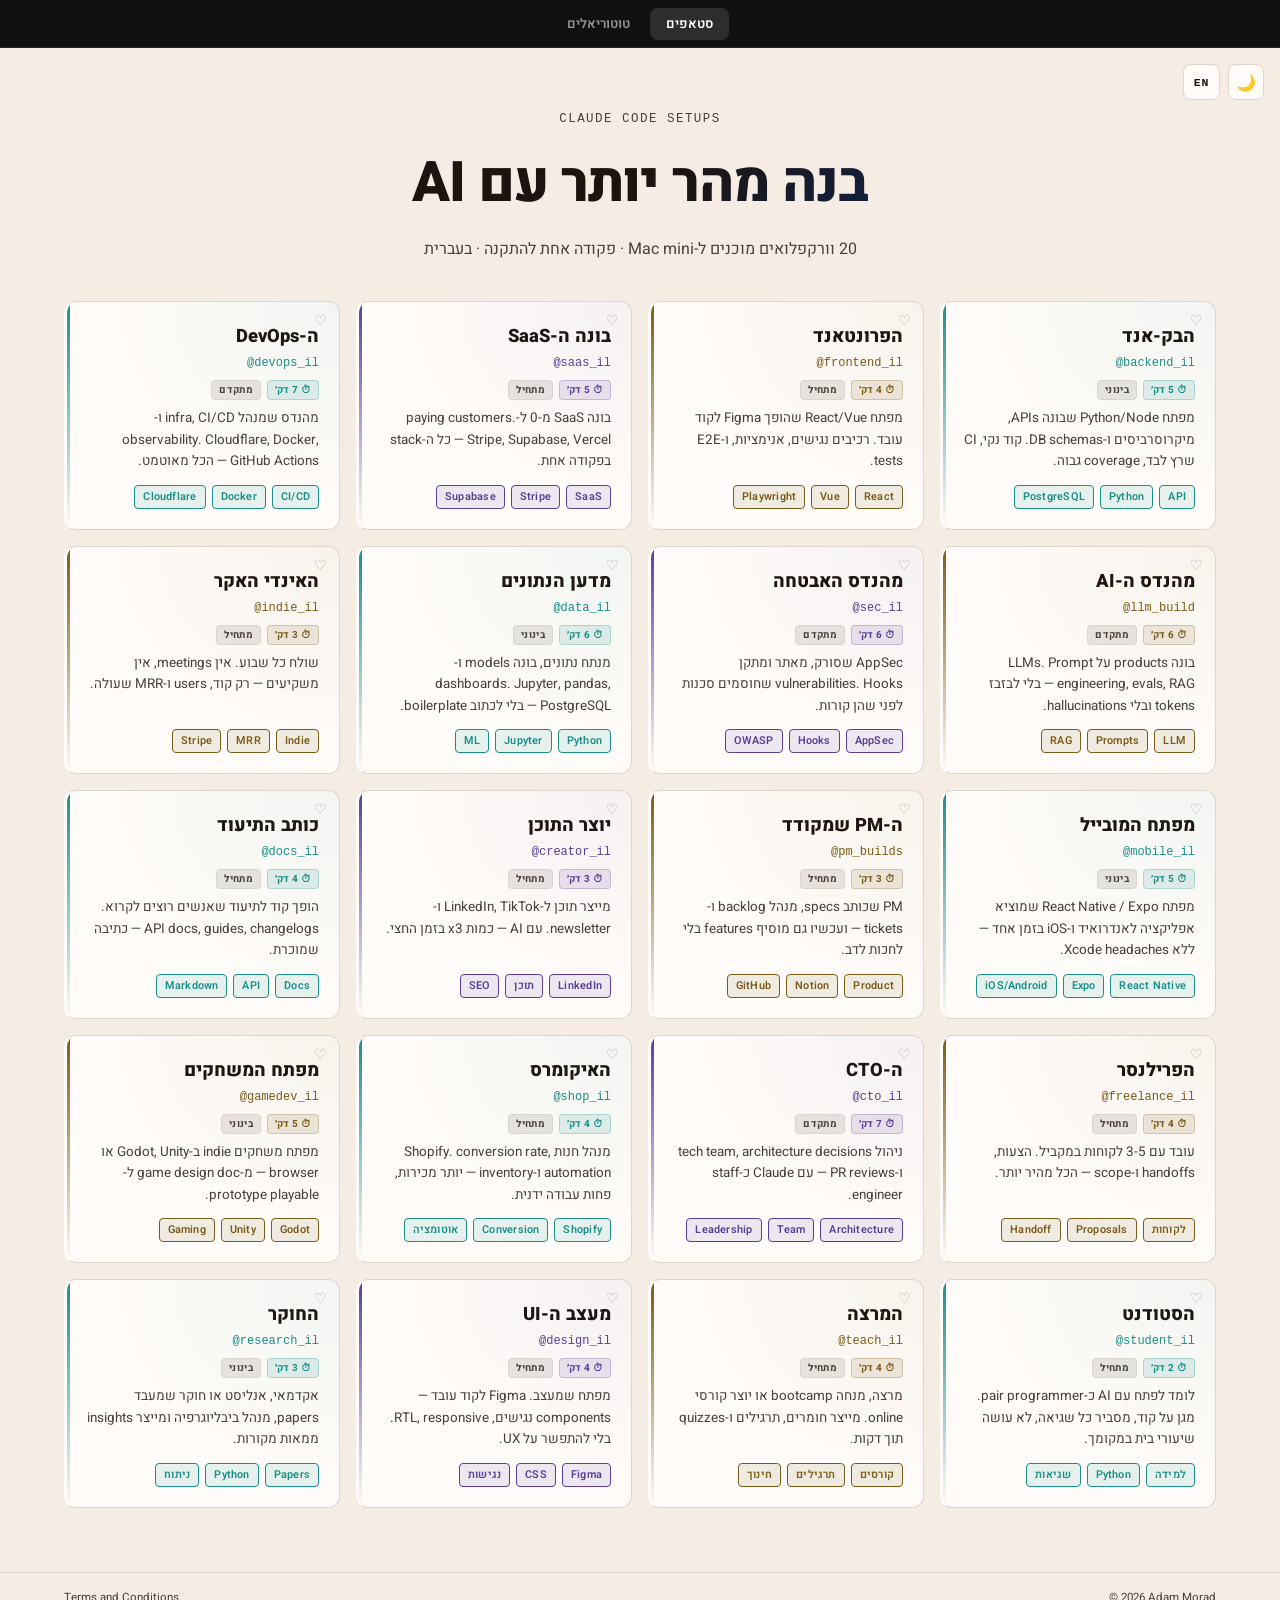
==== commit 6097ec83: "Add clean footer with copyright and Terms and Conditions Footer shows only '© 2026 Adam Morad' and a" ====
--- a/index.html
+++ b/index.html
@@ -146,6 +146,13 @@
       <div id="modal-content"></div>
     </div>
 
+    <footer>
+      <div class="footer-inner">
+        <span class="footer-copy">© 2026 Adam Morad</span>
+        <a href="terms.html" class="footer-link">Terms and Conditions</a>
+      </div>
+    </footer>
+
     <script src="js/main.js"></script>
   </body>
 </html>
--- a/css/style.css
+++ b/css/style.css
@@ -1354,42 +1354,23 @@
 .footer-inner {
   max-width: 1200px;
   margin: 0 auto;
-  padding: 20px 24px;
+  padding: 16px 24px;
   display: flex;
   align-items: center;
   justify-content: space-between;
-  gap: 16px;
+  gap: 12px;
   flex-wrap: wrap;
 }
 
-.footer-brand {
-  display: flex;
-  flex-direction: column;
-  gap: 3px;
-}
-
-.footer-logo {
-  font-size: 0.8rem;
-  font-weight: 700;
-  color: var(--text);
-  font-family: monospace;
-  letter-spacing: 0.06em;
-  text-transform: uppercase;
-}
-
-.footer-tagline {
-  font-size: 0.7rem;
-  color: var(--muted);
-}
-
-.footer-nav {
-  display: flex;
-  gap: 20px;
-  align-items: center;
+.footer-copy {
+  font-size: 0.72rem;
+  color: var(--muted);
+  direction: ltr;
+  white-space: nowrap;
 }
 
 .footer-link {
-  font-size: 0.78rem;
+  font-size: 0.72rem;
   color: var(--muted);
   text-decoration: none;
   transition: color 0.15s;
@@ -1397,13 +1378,6 @@
 
 .footer-link:hover {
   color: var(--text);
-}
-
-.footer-copy {
-  font-size: 0.72rem;
-  color: var(--muted);
-  direction: ltr;
-  white-space: nowrap;
 }
 
 /* ── Toolbar row ── */
@@ -1957,10 +1931,8 @@
 
   /* Footer */
   .footer-inner {
-    flex-direction: column;
-    align-items: flex-end;
-    gap: 12px;
-    text-align: right;
+    justify-content: center;
+    gap: 16px;
   }
 }
 
